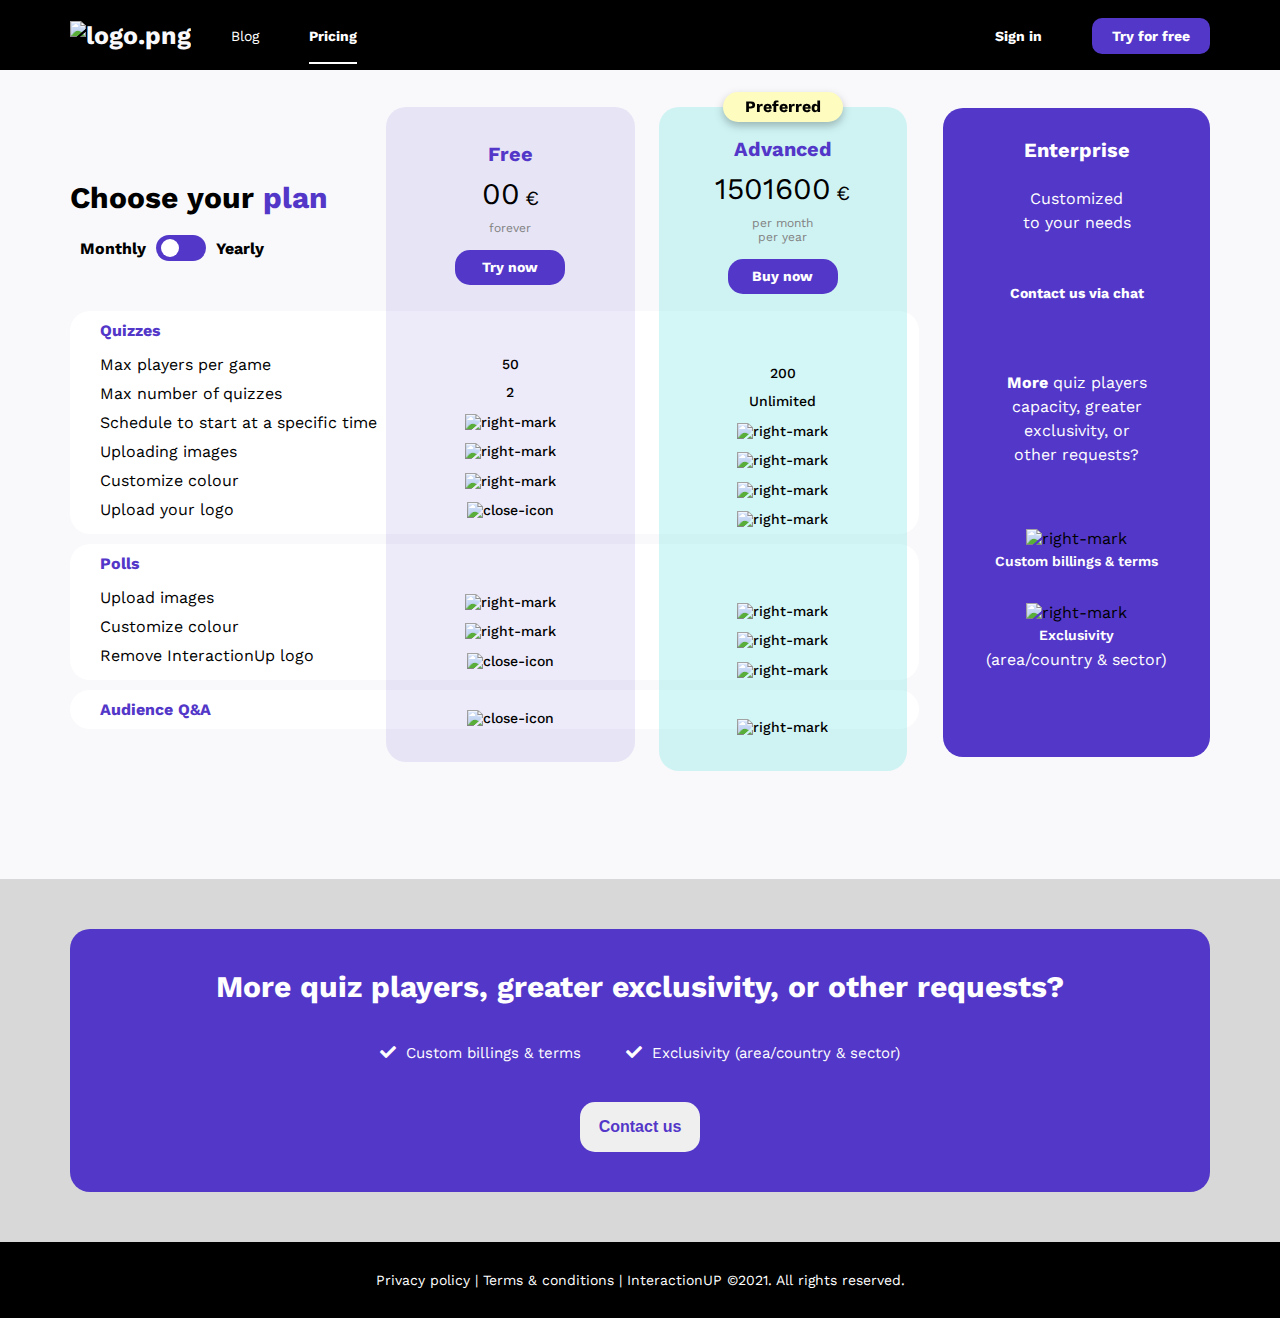
==== index.html @ 69884520 "ut" ====
<!DOCTYPE html>
<html lang="en">
  <head>
    <meta charset="UTF-8" />
    <meta http-equiv="X-UA-Compatible" content="IE=edge" />
    <meta name="viewport" content="width=device-width, initial-scale=1, shrink-to-fit=no" />

    <title>Pricing - InteractionUP</title>

    <link href="https://fonts.googleapis.com/css2?family=Work+Sans:wght@300;400;500;600;700;800&display=swap" rel="stylesheet" />
    <link rel="stylesheet" href="https://pro.fontawesome.com/releases/v5.10.0/css/all.css" />
    <link rel="stylesheet" href="main.css" />

    <link rel="shortcut icon" type="image/svg+xml" href="https://web.interactionup.com/assets/images/favicon.svg" />

    <meta name="description" content="" />
    <meta name="keywords" content="" />
    <meta name="robots" content="index,follow" />

    <script data-ad-client="ca-pub-5766449340287322" async src="https://pagead2.googlesyndication.com/pagead/js/adsbygoogle.js"></script>

    <!-- Smartsupp Live Chat script -->
    <script type="text/javascript">
      var _smartsupp = _smartsupp || {};
      _smartsupp.key = "9342233fd0c1e0e075cd5bb5fe94312e7c3632e1";
      window.smartsupp ||
        (function (d) {
          var s,
            c,
            o = (smartsupp = function () {
              o._.push(arguments);
            });
          o._ = [];
          s = d.getElementsByTagName("script")[0];
          c = d.createElement("script");
          c.type = "text/javascript";
          c.charset = "utf-8";
          c.async = true;
          c.src = "https://www.smartsuppchat.com/loader.js?";
          s.parentNode.insertBefore(c, s);
        })(document);
    </script>
  </head>
  <body>
    <section id="navbar" class="navbar sticky-top navbar-blog">
      <div class="responsive-menu">
        <ul>
          <li><a href="/blog/">Blog</a></li>
          <li><a href="/pricing/" class="active">Pricing</a></li>

          <li class="menu-list-left">
            <a href="https://www.interactionup.com/fpadmin/"> <strong>Sign in</strong></a>
          </li>
          <li class="menu-list-left pr-0"><a class="btn" href="https://www.interactionup.com/fpadmin/register">Try for free</a></li>
        </ul>
      </div>

      <div class="container toggle-nav">
        <div class="brand-logo">
          <a href="/">
            <img src="https://web.interactionup.com/assets/images/logo.png" alt="logo.png" />
          </a>
        </div>
        <div class="toggle-btn">
          <button class="toggle-navbar"><i class="fas fa-bars"></i></button>
        </div>
        <div class="nav-menu-left">
          <ul>
            <li><a href="/blog/">Blog</a></li>
            <li><a href="/pricing/" class="active">Pricing</a></li>
          </ul>
        </div>
        <div class="nav-menu-right">
          <ul>
            <li class="menu-list-right">
              <a href="https://www.interactionup.com/fpadmin/"> <strong>Sign in</strong></a>
            </li>
            <li class="menu-list-right pr-0"><a class="btn" href="https://www.interactionup.com/fpadmin/register">Try for free</a></li>
          </ul>
        </div>
        <div class="clr"></div>
      </div>
    </section>

    <!-- pricing table part html start -->
    <section id="pricing">
      <div class="container">
        <div class="row">
          <div class="col-lg-9 col-12">
            <div class="pricing-content">
              <div class="choose-plan">
                <h3>Choose your <span>plan</span></h3>
                <div class="toggle-btn">
                  <span class="monthly">Monthly</span>
                  <input type="checkbox" id="switch" onclick="check()" ; /><label for="switch">Toggle</label>
                  <span class="yearly">Yearly</span>
                </div>
              </div>
              <div class="pricing-item d-none">
                <h5>Quizzes</h5>
                <ul>
                  <li>Max players per game</li>
                  <li>Max number of quizzes</li>
                  <li>Schedule to start at a specific time</li>
                  <li>Uploading images</li>
                  <li>Customize colour</li>
                  <li>Upload your logo</li>
                </ul>
              </div>
              <div class="pricing-item d-none">
                <h5>Polls</h5>
                <ul>
                  <li>Upload images</li>
                  <li>Customize colour</li>
                  <li>Remove InteractionUp logo</li>
                </ul>
              </div>
              <div class="pricing-item d-none">
                <h5>Audience Q&A</h5>
              </div>
              <div class="price-table d-none">
                <div class="row m-auto justify-content-end">
                  <div class="col-lg-5">
                    <div class="price-table-plan">
                      <div class="plan-table-header">
                        <div class="plan-table-header-text">
                          <h4 class="pt-2">Free</h4>
                          <h5><label class="monthly_price">0</label><label class="yearly_price">0</label><sub>€</sub></h5>
                          <p>forever</p>
                        </div>
                        <div class="price-btn">
                          <a href="https://www.interactionup.com/fpadmin/register" class="btn">Try now</a>
                        </div>
                      </div>
                      <ul>
                        <li>50</li>
                        <li>2</li>
                        <li>
                          <img class="purple-right-mark" src="https://web.interactionup.com/assets/images/right-mark.svg" alt="right-mark" />
                          <img class="white-right-mark" src="https://web.interactionup.com/assets/images/right-mark-white.svg" alt="right-mark" />
                        </li>
                        <li>
                          <img class="purple-right-mark" src="https://web.interactionup.com/assets/images/right-mark.svg" alt="right-mark" />
                          <img class="white-right-mark" src="https://web.interactionup.com/assets/images/right-mark-white.svg" alt="right-mark" />
                        </li>
                        <li>
                          <img class="purple-right-mark" src="https://web.interactionup.com/assets/images/right-mark.svg" alt="right-mark" />
                          <img class="white-right-mark" src="https://web.interactionup.com/assets/images/right-mark-white.svg" alt="right-mark" />
                        </li>
                        <li><img class="close-icon" src="https://web.interactionup.com/assets/images/close-icon.svg" alt="close-icon" /></li>
                      </ul>
                      <ul class="mb-23px">
                        <li>
                          <img class="purple-right-mark" src="https://web.interactionup.com/assets/images/right-mark.svg" alt="right-mark" />
                          <img class="white-right-mark" src="https://web.interactionup.com/assets/images/right-mark-white.svg" alt="right-mark" />
                        </li>
                        <li>
                          <img class="purple-right-mark" src="https://web.interactionup.com/assets/images/right-mark.svg" alt="right-mark" />
                          <img class="white-right-mark" src="https://web.interactionup.com/assets/images/right-mark-white.svg" alt="right-mark" />
                        </li>
                        <li><img class="close-icon" src="https://web.interactionup.com/assets/images/close-icon.svg" alt="close-icon" /></li>
                      </ul>
                      <ul class="mb-0">
                        <li><img class="close-icon" src="https://web.interactionup.com/assets/images/close-icon.svg" alt="close-icon" /></li>
                      </ul>
                    </div>
                  </div>
                  <div class="col-lg-5">
                    <div class="price-table-plan preferred-active">
                      <div class="preferred">Preferred</div>
                      <div class="plan-table-header">
                        <div class="plan-table-header-text">
                          <h4>Advanced</h4>
                          <h5><label class="monthly_price">150</label><label class="yearly_price">1600</label><sub>€</sub></h5>
                          <p class="perMonth">per month</p>
                          <p class="perYear">per year</p>
                        </div>
                        <div class="price-btn">
                          <a href="https://www.interactionup.com/fpadmin/login/licensing?period=0&license=2" class="btn">Buy now</a>
                        </div>
                      </div>
                      <ul>
                        <li>200</li>
                        <li>Unlimited</li>
                        <li>
                          <img class="purple-right-mark" src="https://web.interactionup.com/assets/images/right-mark.svg" alt="right-mark" />
                          <img class="white-right-mark" src="https://web.interactionup.com/assets/images/right-mark-white.svg" alt="right-mark" />
                        </li>
                        <li>
                          <img class="purple-right-mark" src="https://web.interactionup.com/assets/images/right-mark.svg" alt="right-mark" />
                          <img class="white-right-mark" src="https://web.interactionup.com/assets/images/right-mark-white.svg" alt="right-mark" />
                        </li>
                        <li>
                          <img class="purple-right-mark" src="https://web.interactionup.com/assets/images/right-mark.svg" alt="right-mark" />
                          <img class="white-right-mark" src="https://web.interactionup.com/assets/images/right-mark-white.svg" alt="right-mark" />
                        </li>
                        <li>
                          <img class="purple-right-mark" src="https://web.interactionup.com/assets/images/right-mark.svg" alt="right-mark" />
                          <img class="white-right-mark" src="https://web.interactionup.com/assets/images/right-mark-white.svg" alt="right-mark" />
                        </li>
                      </ul>
                      <ul class="mb-23px">
                        <li>
                          <img class="purple-right-mark" src="https://web.interactionup.com/assets/images/right-mark.svg" alt="right-mark" />
                          <img class="white-right-mark" src="https://web.interactionup.com/assets/images/right-mark-white.svg" alt="right-mark" />
                        </li>
                        <li>
                          <img class="purple-right-mark" src="https://web.interactionup.com/assets/images/right-mark.svg" alt="right-mark" />
                          <img class="white-right-mark" src="https://web.interactionup.com/assets/images/right-mark-white.svg" alt="right-mark" />
                        </li>
                        <li>
                          <img class="purple-right-mark" src="https://web.interactionup.com/assets/images/right-mark.svg" alt="right-mark" />
                          <img class="white-right-mark" src="https://web.interactionup.com/assets/images/right-mark-white.svg" alt="right-mark" />
                        </li>
                      </ul>
                      <ul class="mb-0">
                        <li>
                          <img class="purple-right-mark" src="https://web.interactionup.com/assets/images/right-mark.svg" alt="right-mark" />
                          <img class="white-right-mark" src="https://web.interactionup.com/assets/images/right-mark-white.svg" alt="right-mark" />
                        </li>
                      </ul>
                    </div>
                  </div>
                </div>
              </div>
              <div class="price-table desktop-none mobile-block">
                <div class="price-table-plan">
                  <div class="plan-table-header">
                    <div class="plan-table-header-text">
                      <h4>Free</h4>
                      <h5><label class="monthly_price">0</label><label class="yearly_price">0</label> <sub>€</sub> <span>/ forever</span></h5>
                    </div>
                    <div class="price-btn">
                      <a href="https://www.interactionup.com/fpadmin/register" class="btn">Try now</a>
                    </div>
                  </div>
                  <ul>
                    <h6>Quizzes</h6>
                    <li><img class="purple-right-mark" src="https://web.interactionup.com/assets/images/right-mark.svg" alt="right-mark" /> <img class="white-right-mark" src="https://web.interactionup.com/assets/images/right-mark-white.svg" alt="right-mark" /> <span>Max 50 players per game</span></li>
                    <li><img class="purple-right-mark" src="https://web.interactionup.com/assets/images/right-mark.svg" alt="right-mark" /> <img class="white-right-mark" src="https://web.interactionup.com/assets/images/right-mark-white.svg" alt="right-mark" /> <span>Max 2 number of quizzes</span></li>
                    <li><img class="purple-right-mark" src="https://web.interactionup.com/assets/images/right-mark.svg" alt="right-mark" /> <img class="white-right-mark" src="https://web.interactionup.com/assets/images/right-mark-white.svg" alt="right-mark" /> <span>Schedule to start at a specific time</span></li>
                    <li><img class="purple-right-mark" src="https://web.interactionup.com/assets/images/right-mark.svg" alt="right-mark" /> <img class="white-right-mark" src="https://web.interactionup.com/assets/images/right-mark-white.svg" alt="right-mark" /> <span>Upload images</span></li>
                    <li><img class="purple-right-mark" src="https://web.interactionup.com/assets/images/right-mark.svg" alt="right-mark" /> <img class="white-right-mark" src="https://web.interactionup.com/assets/images/right-mark-white.svg" alt="right-mark" /> <span>Customize colour</span></li>
                    <li class="off-services"><img class="close-icon" src="https://web.interactionup.com/assets/images/close-icon.svg" alt="close-icon" /> <span>Upload your logo</span></li>
                  </ul>
                  <ul>
                    <h6>Polls</h6>
                    <li><img class="purple-right-mark" src="https://web.interactionup.com/assets/images/right-mark.svg" alt="right-mark" /> <img class="white-right-mark" src="https://web.interactionup.com/assets/images/right-mark-white.svg" alt="right-mark" /> <span>Upload images </span></li>
                    <li><img class="purple-right-mark" src="https://web.interactionup.com/assets/images/right-mark.svg" alt="right-mark" /> <img class="white-right-mark" src="https://web.interactionup.com/assets/images/right-mark-white.svg" alt="right-mark" /> <span>Customize colour </span></li>
                    <li class="off-services"><img class="close-icon" src="https://web.interactionup.com/assets/images/close-icon.svg" alt="close-icon" /> <span>Remove InteractionUp logo </span></li>
                  </ul>
                </div>
                <div class="price-table-plan preferred-active">
                  <div class="preferred">Preferred</div>
                  <div class="plan-table-header">
                    <div class="plan-table-header-text">
                      <h4>Advanced</h4>
                      <h5><label class="monthly_price">150</label><label class="yearly_price">1600</label><sub>€</sub> <span class="perMonth">/ monthly</span><span class="perYear">/ yearly</span></h5>
                    </div>
                    <div class="price-btn">
                      <a href="https://www.interactionup.com/fpadmin/login/licensing?period=0&license=2" class="btn">Buy now</a>
                    </div>
                  </div>
                  <ul>
                    <h6>Quizzes</h6>
                    <li><img class="purple-right-mark" src="https://web.interactionup.com/assets/images/right-mark.svg" alt="right-mark" /> <img class="white-right-mark" src="https://web.interactionup.com/assets/images/right-mark-white.svg" alt="right-mark" /> <span>Max 200 players per game</span></li>
                    <li><img class="purple-right-mark" src="https://web.interactionup.com/assets/images/right-mark.svg" alt="right-mark" /> <img class="white-right-mark" src="https://web.interactionup.com/assets/images/right-mark-white.svg" alt="right-mark" /> <span>Unlimited number of quizzes</span></li>
                    <li><img class="purple-right-mark" src="https://web.interactionup.com/assets/images/right-mark.svg" alt="right-mark" /> <img class="white-right-mark" src="https://web.interactionup.com/assets/images/right-mark-white.svg" alt="right-mark" /> <span>Schedule to start at a specific time</span></li>
                    <li><img class="purple-right-mark" src="https://web.interactionup.com/assets/images/right-mark.svg" alt="right-mark" /> <img class="white-right-mark" src="https://web.interactionup.com/assets/images/right-mark-white.svg" alt="right-mark" /> <span>Uploading images</span></li>
                    <li><img class="purple-right-mark" src="https://web.interactionup.com/assets/images/right-mark.svg" alt="right-mark" /> <img class="white-right-mark" src="https://web.interactionup.com/assets/images/right-mark-white.svg" alt="right-mark" /> <span>Customize colour</span></li>
                    <li><img class="purple-right-mark" src="https://web.interactionup.com/assets/images/right-mark.svg" alt="right-mark" /> <img class="white-right-mark" src="https://web.interactionup.com/assets/images/right-mark-white.svg" alt="right-mark" /> <span>Upload your logo</span></li>
                  </ul>
                  <ul>
                    <h6>Polls</h6>
                    <li><img class="purple-right-mark" src="https://web.interactionup.com/assets/images/right-mark.svg" alt="right-mark" /> <img class="white-right-mark" src="https://web.interactionup.com/assets/images/right-mark-white.svg" alt="right-mark" /> <span>Upload images</span></li>
                    <li><img class="purple-right-mark" src="https://web.interactionup.com/assets/images/right-mark.svg" alt="right-mark" /> <img class="white-right-mark" src="https://web.interactionup.com/assets/images/right-mark-white.svg" alt="right-mark" /> <span>Customize colour</span></li>
                    <li><img class="purple-right-mark" src="https://web.interactionup.com/assets/images/right-mark.svg" alt="right-mark" /> <img class="white-right-mark" src="https://web.interactionup.com/assets/images/right-mark-white.svg" alt="right-mark" /> <span>Remove InteractionUp logo</span></li>
                  </ul>
                </div>
                <div class="enterprise">
                  <div class="plan-table-header-text">
                    <h4>Enterprise</h4>
                  </div>
                  <div class="customize-text">
                    Customized <br />
                    to your needs
                  </div>
                  <h4>Contact us via chat</h4>
                  <div class="quize">
                    <p>
                      <b>More</b> quiz players <br />
                      capacity, greater <br />
                      exclusivity, or <br />
                      other requests?
                    </p>
                  </div>
                  <div class="custom-billing mb-40px">
                    <img class="white-right-mark" src="https://web.interactionup.com/assets/images/right-mark-white.svg" alt="right-mark" />
                    <h5>Custom billings & terms</h5>
                  </div>
                  <div class="custom-billing">
                    <img class="white-right-mark" src="https://web.interactionup.com/assets/images/right-mark-white.svg" alt="right-mark" />
                    <h5>Exclusivity</h5>
                    <p>(area/country & sector)</p>
                  </div>
                </div>
              </div>
            </div>
          </div>
          <div class="col-lg-3 d-none">
            <div class="enterprise">
              <div class="plan-table-header-text">
                <h4>Enterprise</h4>
              </div>
              <div class="customize-text">
                Customized <br />
                to your needs
              </div>
              <h4>Contact us via chat</h4>
              <div class="quize">
                <p>
                  <b>More</b> quiz players <br />
                  capacity, greater <br />
                  exclusivity, or <br />
                  other requests?
                </p>
              </div>
              <div class="custom-billing mb-40px">
                <img class="white-right-mark" src="https://web.interactionup.com/assets/images/right-mark-white.svg" alt="right-mark" />
                <h5>Custom billings & terms</h5>
              </div>
              <div class="custom-billing">
                <img class="white-right-mark" src="https://web.interactionup.com/assets/images/right-mark-white.svg" alt="right-mark" />
                <h5>Exclusivity</h5>
                <p>(area/country & sector)</p>
              </div>
            </div>
          </div>
        </div>
      </div>
    </section>
    <!-- pricing table part html end -->

    <!-- contact us part html start -->
    <section id="contact">
      <div class="container">
        <div class="row">
          <div class="col-lg-12 col-md-12 col-12">
            <div class="contact-text">
              <h3>More quiz players, greater exclusivity, or other requests?</h3>
              <ul>
                <li><i class="fas fa-check"></i> Custom billings & terms</li>
                <li><i class="fas fa-check"></i> Exclusivity (area/country & sector)</li>
              </ul>
              <button class="btn">Contact us</button>
            </div>
          </div>
        </div>
      </div>
    </section>
    <!-- contact us part html end -->

    <footer id="footer">
      <div class="container">
        <div class="row">
          <div class="col-lg-12">
            <p><a href="/privacy-policy">Privacy policy</a> | <a href="/terms-and-conditions">Terms & conditions</a> | <a href="/">InteractionUP</a> ©2021. All rights reserved.</p>
          </div>
        </div>
      </div>
    </footer>

    <script type="text/javascript" src="https://cdnjs.cloudflare.com/ajax/libs/jquery/3.3.1/jquery.min.js"></script>
    <script type="text/javascript" src="https://cdnjs.cloudflare.com/ajax/libs/typed.js/1.1.1/typed.min.js"></script>
    <script type="text/javascript" src="https://web.interactionup.com/assets/js/custom.js"></script>
    <script type="text/javascript">
      var infolinks_pid = 3343555;
      var infolinks_wsid = 0;
    </script>
    <script type="text/javascript" src="https://resources.infolinks.com/js/infolinks_main.js"></script>
  </body>
</html>
---- main.css ----
/*=====================
    common scss
======================*/
* {
  margin: 0;
  padding: 0;
  outline: 0;
}

ol,
ul {
  list-style: none;
}

img {
  max-width: 100%;
  height: auto;
  vertical-align: middle;
}

.clr {
  clear: both;
}

p {
  margin: 0;
}

.fw-bold {
  font-weight: 700 !important;
}

.clr {
  clear: both;
}

a,
a:hover,
a:focus {
  text-decoration: none;
  outline: 0;
}

body {
  font-family: "Work Sans", sans-serif;
}

section {
  width: 100% !important;
}

.justify-content-end {
  -webkit-box-pack: end;
      -ms-flex-pack: end;
          justify-content: end;
}

.container {
  height: 100%;
  width: 1320px;
  margin-right: auto;
  margin-left: auto;
}

.desktop-none {
  display: none;
}

#navbar {
  top: 0;
  z-index: 9;
  width: 100%;
  height: 70px;
  position: fixed;
  -webkit-transition: all linear 0.2s;
  transition: all linear 0.2s;
}

#navbar.navbg {
  background: #000000;
}

#navbar.nav-price {
  background: #000000;
}

#navbar .responsive-menu {
  display: none;
}

#navbar .container .brand-logo {
  padding-right: 15px;
  float: left;
  height: 100%;
  display: -webkit-box;
  display: -ms-flexbox;
  display: flex;
  font-size: 25px;
  font-weight: 700;
}

#navbar .container .brand-logo a {
  color: #f9f9fb;
  display: -webkit-box;
  display: -ms-flexbox;
  display: flex;
  -webkit-box-align: center;
      -ms-flex-align: center;
          align-items: center;
  -webkit-box-pack: center;
      -ms-flex-pack: center;
          justify-content: center;
}

#navbar .container .nav-menu-left,
#navbar .container .nav-menu-right {
  height: 100%;
  display: -webkit-box;
  display: -ms-flexbox;
  display: flex;
}

#navbar .container .nav-menu-left ul,
#navbar .container .nav-menu-right ul {
  display: -webkit-box;
  display: -ms-flexbox;
  display: flex;
  -webkit-box-align: center;
      -ms-flex-align: center;
          align-items: center;
  -webkit-box-pack: center;
      -ms-flex-pack: center;
          justify-content: center;
}

#navbar .container .nav-menu-left ul li,
#navbar .container .nav-menu-right ul li {
  padding: 8px 25px;
}

#navbar .container .nav-menu-left ul li a,
#navbar .container .nav-menu-right ul li a {
  font-size: 1em;
  color: #fff;
  font-weight: 400;
}

#navbar .container .nav-menu-left ul li a.btn,
#navbar .container .nav-menu-right ul li a.btn {
  font-weight: 700;
  padding: 10px 20px;
  border-radius: 10px;
  background-color: #5337c8;
}

#navbar .container .nav-menu-left ul li a.active,
#navbar .container .nav-menu-right ul li a.active {
  position: relative;
  font-weight: 700;
}

#navbar .container .nav-menu-left ul li a.active:after,
#navbar .container .nav-menu-right ul li a.active:after {
  left: 0;
  content: "";
  height: 2px;
  width: 100%;
  bottom: -20px;
  position: absolute;
  background: #ffffff;
}

#navbar .container .nav-menu-left ul .menu-list-left,
#navbar .container .nav-menu-right ul .menu-list-left {
  display: none;
}

#navbar .container .nav-menu-left ul .menu-list-right,
#navbar .container .nav-menu-right ul .menu-list-right {
  display: block;
}

#navbar .container .nav-menu-left {
  float: left;
}

#navbar .container .nav-menu-right {
  float: right;
}

#navbar .container .toggle-btn {
  display: none;
}

#banner {
  position: relative;
  padding-top: 180px;
  padding-bottom: 100px;
  background-size: cover;
  background-position: center;
  background-repeat: no-repeat;
  background-image: url(../images/banner.jpg);
}

#banner .container .banner-content {
  margin: 0 auto;
  text-align: center;
  position: relative;
}

#banner .container .banner-content h4 {
  color: #ffffff;
  font-weight: 300;
  font-size: 55px;
  padding-bottom: 20px;
  padding-bottom: 160px;
}

#banner .container .banner-content h2 {
  top: 22%;
  left: 50%;
  width: 100%;
  color: #ffffff;
  font-weight: 700;
  font-size: 55px;
  line-height: 1.5;
  position: absolute;
  -webkit-transform: translateX(-50%);
          transform: translateX(-50%);
}

#banner .container .banner-content .banner-btn {
  margin-top: 130px;
  border: 0;
  height: 50px;
  width: 200px;
  cursor: pointer;
  font-weight: 700;
  color: #ffffff;
  font-size: 1.25em;
  line-height: 50px;
  border-radius: 20px;
  background-color: #5337c8;
  /*padding: 15px 40px;*/
  display: inline-block;
}

#banner .container .banner-items {
  display: -webkit-box;
  display: -ms-flexbox;
  display: flex;
  text-align: center;
  padding-top: 180px;
}

#banner .container .banner-items .banner-item {
  width: 200px;
  height: 200px;
  display: -webkit-box;
  display: -ms-flexbox;
  display: flex;
  color: #ffffff;
  border-radius: 50%;
  -webkit-box-align: center;
      -ms-flex-align: center;
          align-items: center;
  -webkit-box-pack: center;
      -ms-flex-pack: center;
          justify-content: center;
  background-color: #5337c8;
}

#banner .container .banner-items .banner-item .banner-item-text i {
  font-size: 45px;
  margin-bottom: 15px;
}

#banner .container .banner-items .banner-item .banner-item-text h3 {
  font-size: 2.25em;
  margin-bottom: 15px;
}

#banner .container .banner-items .banner-item .banner-item-text p {
  font-size: 1em;
}

#quiz-poll.quiz-part {
  padding-top: 100px;
}

#quiz-poll.poll-part {
  padding-bottom: 100px;
}

#quiz-poll .quiz-header {
  display: none;
}

#quiz-poll .container .quiz,
#quiz-poll .container .poll {
  display: -webkit-box;
  display: -ms-flexbox;
  display: flex;
  -webkit-box-align: center;
      -ms-flex-align: center;
          align-items: center;
}

#quiz-poll .container .quiz .quiz-text h3,
#quiz-poll .container .poll .quiz-text h3 {
  color: #000000;
  font-size: 60px;
  margin-bottom: 25px;
}

#quiz-poll .container .quiz .quiz-text h3 span,
#quiz-poll .container .poll .quiz-text h3 span {
  color: #5337c8;
}

#quiz-poll .container .quiz .quiz-text .quiz-features,
#quiz-poll .container .poll .quiz-text .quiz-features {
  padding: 15px;
  background-color: #f9f9fb;
}

#quiz-poll .container .quiz .quiz-text .quiz-features h4,
#quiz-poll .container .poll .quiz-text .quiz-features h4 {
  color: #5337c8;
  font-size: 23px;
  margin-bottom: 15px;
}

#quiz-poll .container .quiz .quiz-text .quiz-features ul li,
#quiz-poll .container .poll .quiz-text .quiz-features ul li {
  padding: 5px 0;
}

#quiz-poll .container .quiz .quiz-text .quiz-features ul li i,
#quiz-poll .container .poll .quiz-text .quiz-features ul li i {
  font-size: 14px;
  padding-right: 10px;
}

#quiz-poll .container .quiz .quiz-video .embed-responsive,
#quiz-poll .container .quiz .poll-video .embed-responsive,
#quiz-poll .container .poll .quiz-video .embed-responsive,
#quiz-poll .container .poll .poll-video .embed-responsive {
  outline: 3px solid #5337c8;
  border-radius: 30px;
  overflow: hidden;
  display: -webkit-box;
  display: -ms-flexbox;
  display: flex;
}

#quiz-poll .container .quiz-video img {
  width: 100%;
  height: auto;
}

#quiz-poll .container .poll {
  padding-top: 100px;
  text-align: right;
}

#features {
  padding: 60px 0;
  background-color: #f9f9fb;
}

#features .lg-between {
  -webkit-box-pack: justify;
      -ms-flex-pack: justify;
          justify-content: space-between;
}

#features .container .features-header h3 {
  text-align: center;
  font-size: 60px;
  font-weight: 700;
  margin-bottom: 50px;
}

#features .container .features-header h3 span {
  color: #5337c8;
}

#features .container .features-content {
  display: -webkit-box;
  display: -ms-flexbox;
  display: flex;
}

#features .features-items {
  display: -webkit-box;
  display: -ms-flexbox;
  display: flex;
  -webkit-box-align: center;
      -ms-flex-align: center;
          align-items: center;
  margin-bottom: 30px;
}

#features .features-items .features-icon {
  -webkit-box-flex: 0;
      -ms-flex-positive: 0;
          flex-grow: 0;
  width: 115px;
  height: 115px;
  display: -webkit-box;
  display: -ms-flexbox;
  display: flex;
  -ms-flex-negative: 0;
      flex-shrink: 0;
  border-radius: 50%;
  -webkit-box-align: center;
      -ms-flex-align: center;
          align-items: center;
  -webkit-box-pack: center;
      -ms-flex-pack: center;
          justify-content: center;
  background-color: #ffffff;
}

#features .features-items .features-icon img {
  width: 40%;
}

#features .features-items .features-text {
  padding-left: 50px;
}

#features .features-items .features-text h3 {
  color: #5337c8;
  font-size: 18px;
  margin-bottom: 15px;
}

#features .features-items .features-text p {
  color: #000;
  font-size: 15px;
  line-height: 1.3;
  font-weight: 400;
}

#webs-tabs {
  padding: 50px 0;
}

#webs-tabs .m-webs-header {
  display: none;
}

#webs-tabs .container {
  position: relative;
}

#webs-tabs .container .d-webs-header {
  display: block;
}

#webs-tabs .container .webs-header {
  padding-top: 80px;
}

#webs-tabs .container .webs-header h3 {
  font-size: 60px;
  font-weight: 700;
  padding-bottom: 100px;
}

#webs-tabs .container .webs-header h3 span {
  color: #5337c8;
}

#webs-tabs .container .tabs-nav {
  padding-top: 30px;
}

#webs-tabs .container .tabs-nav li {
  color: #ffffff;
  margin-right: 5px;
  -webkit-box-align: center;
      -ms-flex-align: center;
          align-items: center;
  border-radius: 20px;
  margin-bottom: 15px;
  display: inline-block;
  background: #5337c8;
  -webkit-box-pack: center;
      -ms-flex-pack: center;
          justify-content: center;
  border-color: solid 1px #5337c8;
}

#webs-tabs .container .tabs-nav li a {
  color: #fff;
  width: 220px;
  display: block;
  padding: 14px 0;
  font-size: 18px;
  font-weight: 700;
  line-height: 1.3;
  text-align: center;
  border-radius: 20px;
}

#webs-tabs .container .tabs-nav li a span {
  font-weight: 400;
  color: white;
}

#webs-tabs .container .tabs-nav li.active {
  color: #5337c8;
  background: #fff;
  border-radius: 20px;
  border: 1px solid #5337c8;
}

#webs-tabs .container .tabs-nav li.active a {
  color: inherit;
}

#webs-tabs .container .tabs-nav li.active a span {
  color: #000;
}

#webs-tabs .container .tabs-content {
  margin-top: -1px;
  text-align: center;
  background: #fff;
  padding: 30px 50px;
  border-radius: 20px;
  border: 1px solid #5337c8;
}

#webs-tabs .container .tabs-content div:not(:first-child) {
  display: none;
}

#webs-tabs .container .tabs-content .tabs-text {
  left: 0;
  top: 41%;
  position: absolute;
}

#webs-tabs .container .tabs-content h3 {
  font-size: 16px;
  font-weight: 400;
  margin-bottom: 15px;
  color: #000000;
}

#webs-tabs .container .tabs-content img {
  width: 100%;
  height: auto;
  margin-bottom: 50px;
}

#try-btn {
  padding: 100px 0;
  background-color: #f9f9fb;
}

#try-btn .container .try-btn-content {
  text-align: center;
}

#try-btn .container .try-btn-content h3 {
  font-size: 60px;
  font-weight: 700;
  margin-bottom: 60px;
}

#try-btn .container .try-btn-content h3 span {
  color: #5337c8;
}

#try-btn .container .try-btn-content .btn {
  border: 0;
  color: #fff;
  width: 200px;
  height: 50px;
  font-size: 20px;
  cursor: pointer;
  font-weight: 700;
  border-radius: 20px;
  background-color: #5337c8;
  padding: 15px 40px;
}

#try-btn .container .try-btn-content ul {
  padding-top: 50px;
}

#try-btn .container .try-btn-content ul li {
  display: inline-block;
  margin: 0 25px;
}

#try-btn .container .try-btn-content ul li i {
  font-size: 15px;
}

#footer {
  color: #ffffff;
  font-size: 15px;
  font-weight: 400;
  padding: 50px 0;
  text-align: center;
  background-color: #000;
}

#footer a {
  color: #ffffff;
}

.navbar-blog {
  background: #000000;
}

#handle-business {
  padding-top: 140px;
}

#handle-business .container .align-items-center {
  -webkit-box-align: center;
      -ms-flex-align: center;
          align-items: center;
}

#handle-business .container .handle-business-img {
  position: relative;
}

#handle-business .container .handle-business-img .name-tag-case {
  left: 0;
  bottom: 28px;
  position: absolute;
}

#handle-business .container .handle-business-img .name-tag-case span {
  padding: 4px 40px 4px 5px;
  color: #ffffff;
  font-size: 16px;
  font-weight: 400;
  background: #5337c8;
}

#handle-business .container .handle-business-img img {
  border-radius: 20px;
}

#handle-business .container .handle-business-content {
  padding: 15px;
  border-radius: 20px;
  background: #f9f9fb;
}

#handle-business .container .handle-business-content .handle-business-text {
  padding-left: 50px;
}

#handle-business .container .handle-business-content .handle-business-text h3 {
  color: #000000;
  font-size: 48px;
  font-weight: 700;
  margin-bottom: 25px;
}

#handle-business .container .handle-business-content .handle-business-text p {
  color: #000000;
  font-size: 18px;
  font-weight: 400;
  margin-bottom: 50px;
}

#handle-business .container .handle-business-content .handle-business-text a {
  display: -webkit-box;
  display: -ms-flexbox;
  display: flex;
  color: #5337c8;
  font-size: 18px;
  font-weight: 500;
  -webkit-box-align: center;
      -ms-flex-align: center;
          align-items: center;
}

#handle-business .container .handle-business-content .handle-business-text a i {
  padding-top: 4px;
  margin-left: 5px;
}

#blog-items {
  padding-top: 80px;
  padding-bottom: 250px;
}

#blog-items .container .blog-item {
  margin-bottom: 25px;
  padding-left: 16px;
  padding-right: 16px;
  padding-top: 16px;
  padding-bottom: 50px;
  background: #f9f9fb;
  border-radius: 20px;
  min-height: 480px;
}

#blog-items .container .blog-item .items-img {
  position: relative;
}

#blog-items .container .blog-item .items-img img {
  width: 100%;
  border-radius: 20px;
}

#blog-items .container .blog-item .items-img .name-tag-news,
#blog-items .container .blog-item .items-img .name-tag-case,
#blog-items .container .blog-item .items-img .name-tag-product {
  left: 0;
  bottom: 28px;
  position: absolute;
}

#blog-items .container .blog-item .items-img .name-tag-news span,
#blog-items .container .blog-item .items-img .name-tag-case span,
#blog-items .container .blog-item .items-img .name-tag-product span {
  font-size: 16px;
  font-weight: 400;
  text-transform: uppercase;
  padding: 4px 40px 4px 5px;
}

#blog-items .container .blog-item .items-img .name-tag-news span {
  color: #000000;
  background: #fefcbf;
}

#blog-items .container .blog-item .items-img .name-tag-case span {
  color: #ffffff;
  background: #5337c8;
}

#blog-items .container .blog-item .items-img .name-tag-product span {
  color: #000000;
  background: #81e9e6;
}

#blog-items .container .blog-item h4 {
  color: #000000;
  font-size: 24px;
  font-weight: 700;
  margin-top: 30px;
  line-height: 31px;
  margin-bottom: 8px;
}

#blog-items .container .blog-item p {
  color: #000000;
  font-size: 15px;
  font-weight: 400;
  line-height: 24px;
  margin-bottom: 15px;
}

#blog-items .container .blog-item a {
  display: -webkit-box;
  display: -ms-flexbox;
  display: flex;
  color: #5337c8;
  font-size: 16px;
  font-weight: 500;
  -webkit-box-align: center;
      -ms-flex-align: center;
          align-items: center;
}

#blog-items .container .blog-item a i {
  font-size: 15px;
  padding-top: 2px;
  margin-left: 5px;
}

#blog-items .container .blog-item .intro-text {
  max-height: 100px;
  overflow: hidden;
  text-overflow: ellipsis;
}

#blog-items .container .loading-btn {
  padding-top: 60px;
  text-align: center;
}

#blog-items .container .loading-btn a {
  color: #ffffff;
  font-size: 16px;
  font-weight: 700;
  padding: 16px 48px;
  border-radius: 30px;
  background-color: #5337c8;
}

#pricing {
  padding-top: 180px;
  padding-bottom: 50px;
  background: #f9f9fb;
}

#pricing .pricing-content {
  position: relative;
}

#pricing .pricing-content .choose-plan {
  margin-bottom: 50px;
}

#pricing .pricing-content .choose-plan h3 {
  font-size: 30px;
  font-weight: 700;
  margin-bottom: 20px;
}

#pricing .pricing-content .choose-plan h3 span {
  color: #5337c8;
}

#pricing .pricing-content .choose-plan .toggle-btn {
  display: -webkit-box;
  display: -ms-flexbox;
  display: flex;
  -webkit-box-align: center;
      -ms-flex-align: center;
          align-items: center;
}

#pricing .pricing-content .choose-plan .toggle-btn span {
  margin: 0 10px;
  font-weight: 700;
}

#pricing .pricing-content .choose-plan .toggle-btn input[type="checkbox"] {
  height: 0;
  width: 0;
  visibility: hidden;
}

#pricing .pricing-content .choose-plan .toggle-btn label {
  cursor: pointer;
  text-indent: -9999px;
  width: 50px;
  height: 26px;
  background: #5337c8;
  display: block;
  border-radius: 100px;
  position: relative;
}

#pricing .pricing-content .choose-plan .toggle-btn label::after {
  content: "";
  position: absolute;
  top: 4px;
  left: 5px;
  width: 18px;
  height: 18px;
  background: #ffffff;
  border-radius: 90px;
  -webkit-transition: 0.3s;
  transition: 0.3s;
}

#pricing .pricing-content .choose-plan .toggle-btn input:checked + label {
  background: #5337c8;
}

#pricing .pricing-content .choose-plan .toggle-btn input:checked + label:after {
  left: calc(100% - 5px);
  -webkit-transform: translateX(-100%);
          transform: translateX(-100%);
}

#pricing .pricing-content .choose-plan .toggle-btn label:active:after {
  width: 30px;
}

#pricing .pricing-content .pricing-item {
  background: #ffffff;
  padding: 10px 30px;
  margin-bottom: 10px;
  border-radius: 20px;
}

#pricing .pricing-content .pricing-item h5 {
  font-size: 16px;
  font-weight: 700;
  color: #5337c8;
}

#pricing .pricing-content .pricing-item ul {
  margin-top: 10px;
}

#pricing .pricing-content .pricing-item ul li {
  padding: 5px 0;
}

#pricing .pricing-content .price-table {
  top: -73px;
  right: 0;
  width: 80%;
  position: absolute;
}

#pricing .pricing-content .price-table .price-table-plan {
  padding: 30px 0;
  text-align: center;
  position: relative;
  border-radius: 20px;
  background: rgba(83, 55, 200, 0.1);
}

#pricing .pricing-content .price-table .price-table-plan .preferred {
  top: -15px;
  left: 50%;
  width: 120px;
  height: 30px;
  font-size: 16px;
  font-weight: 700;
  line-height: 30px;
  position: absolute;
  border-radius: 20px;
  background-color: #fefcbf;
  -webkit-transform: translateX(-50%);
          transform: translateX(-50%);
  -webkit-filter: drop-shadow(0px 4px 4px rgba(0, 0, 0, 0.25));
          filter: drop-shadow(0px 4px 4px rgba(0, 0, 0, 0.25));
}

#pricing .pricing-content .price-table .price-table-plan .plan-table-header .plan-table-header-text h4 {
  color: #5337c8;
  font-size: 20px;
  font-weight: 700;
}

#pricing .pricing-content .price-table .price-table-plan .plan-table-header .plan-table-header-text h5 {
  font-size: 30px;
  font-weight: 400;
  color: #000000;
  padding: 10px 0;
}

#pricing .pricing-content .price-table .price-table-plan .plan-table-header .plan-table-header-text h5 sub {
  font-size: 20px;
  margin-left: 5px;
  vertical-align: -1px;
}

#pricing .pricing-content .price-table .price-table-plan .plan-table-header .plan-table-header-text p {
  color: #818181;
  font-size: 12px;
}

#pricing .pricing-content .price-table .price-table-plan .plan-table-header .price-btn {
  margin-top: 15px;
  margin-bottom: 60px;
}

#pricing .pricing-content .price-table .price-table-plan .plan-table-header .price-btn .btn {
  display: inline-block;
  border: none;
  height: 35px;
  width: 110px;
  border-radius: 15px;
  font-size: 14px;
  color: #ffffff;
  font-weight: 700;
  background: #5337c8;
  line-height: 35px;
}

#pricing .pricing-content .price-table .price-table-plan ul {
  margin-bottom: 57px;
}

#pricing .pricing-content .price-table .price-table-plan ul li {
  padding: 7px 0;
  font-size: 14px;
  font-weight: 500;
}

#pricing .pricing-content .price-table .price-table-plan ul li .purple-right-mark {
  display: revert;
}

#pricing .pricing-content .price-table .price-table-plan ul li .white-right-mark {
  display: none;
}

#pricing .pricing-content .price-table .price-table-plan.preferred-active {
  background: rgba(129, 233, 230, 0.35);
}

#pricing .pricing-content .price-table .price-table-plan:hover, #pricing .pricing-content .price-table .price-table-plan.active {
  background-color: #5337c8;
}

#pricing .pricing-content .price-table .price-table-plan:hover .plan-table-header-text h4, #pricing .pricing-content .price-table .price-table-plan.active .plan-table-header-text h4 {
  color: #ffffff;
}

#pricing .pricing-content .price-table .price-table-plan:hover .plan-table-header-text h5, #pricing .pricing-content .price-table .price-table-plan.active .plan-table-header-text h5 {
  color: #ffffff;
}

#pricing .pricing-content .price-table .price-table-plan:hover .plan-table-header-text p, #pricing .pricing-content .price-table .price-table-plan.active .plan-table-header-text p {
  color: #ffffff;
}

#pricing .pricing-content .price-table .price-table-plan:hover ul, #pricing .pricing-content .price-table .price-table-plan.active ul {
  color: #ffffff;
}

#pricing .pricing-content .price-table .price-table-plan:hover ul li .close-icon, #pricing .pricing-content .price-table .price-table-plan.active ul li .close-icon {
  -webkit-filter: invert(100%);
          filter: invert(100%);
}

#pricing .pricing-content .price-table .price-table-plan:hover ul li .purple-right-mark, #pricing .pricing-content .price-table .price-table-plan.active ul li .purple-right-mark {
  display: none;
}

#pricing .pricing-content .price-table .price-table-plan:hover ul li .white-right-mark, #pricing .pricing-content .price-table .price-table-plan.active ul li .white-right-mark {
  display: revert;
}

#pricing .pricing-content .price-table .price-table-plan:hover .btn, #pricing .pricing-content .price-table .price-table-plan.active .btn {
  color: #5337c8 !important;
  background-color: #ffffff !important;
}

#pricing .enterprise {
  top: -72px;
  padding: 30px 0;
  position: relative;
  border-radius: 20px;
  text-align: center;
  background-color: #5337c8;
}

#pricing .enterprise .plan-table-header-text h4 {
  font-size: 20px;
  color: #ffffff;
  font-weight: 700;
  margin-bottom: 25px;
}

#pricing .enterprise .customize-text {
  font-weight: 400;
  color: #ffffff;
  font-size: 16px;
  margin-bottom: 50px;
  line-height: 24px;
}

#pricing .enterprise h4 {
  color: #ffffff;
  font-size: 14px;
  font-weight: 700;
  margin-bottom: 70px;
}

#pricing .enterprise .quize p {
  color: #ffffff;
  font-size: 16px;
  font-weight: 400;
  margin-bottom: 60px;
  line-height: 24px;
}

#pricing .enterprise p {
  color: #ffffff;
  font-size: 16px;
  font-weight: 400;
  margin-bottom: 55px;
  line-height: 24px;
}

#pricing .enterprise h5 {
  color: #ffffff;
  font-size: 14px;
  font-weight: 600;
  padding-top: 5px;
  margin-bottom: 5px;
}

#contact {
  background: #d8d8d8;
  padding: 50px 0;
}

#contact .contact-text {
  padding: 40px 0;
  text-align: center;
  border-radius: 20px;
  background-color: #5337c8;
}

#contact .contact-text h3 {
  color: #ffffff;
  font-size: 30px;
  font-weight: bold;
  margin-bottom: 30px;
}

#contact .contact-text ul {
  margin-bottom: 30px;
}

#contact .contact-text ul li {
  color: #ffffff;
  font-size: 15px;
  display: inline-block;
  padding: 10px 20px;
}

#contact .contact-text ul li i {
  font-size: 16px;
  padding-right: 5px;
}

#contact .contact-text .btn {
  height: 50px;
  width: 120px;
  border: none;
  cursor: pointer;
  font-size: 16px;
  color: #5337c8;
  font-weight: 700;
  border-radius: 15px;
}

.row {
  --bs-gutter-x: 1.5rem;
  --bs-gutter-y: 0;
  display: -webkit-box;
  display: -ms-flexbox;
  display: flex;
  -ms-flex-wrap: wrap;
      flex-wrap: wrap;
  margin-top: calc(-1 * var(--bs-gutter-y));
  margin-right: calc(-0.5 * var(--bs-gutter-x));
  margin-left: calc(-0.5 * var(--bs-gutter-x));
}

.row > * {
  -webkit-box-sizing: border-box;
          box-sizing: border-box;
  -ms-flex-negative: 0;
      flex-shrink: 0;
  width: 100%;
  max-width: 100%;
  padding-right: calc(var(--bs-gutter-x) * 0.5);
  padding-left: calc(var(--bs-gutter-x) * 0.5);
  margin-top: var(--bs-gutter-y);
}

.pl-0 {
  padding-left: 0 !important;
}

.pr-0 {
  padding-right: 0 !important;
}

.pt-2 {
  padding-top: 5px;
}

.mb-0 {
  margin-bottom: 0 !important;
}

.mb-23px {
  margin-bottom: 23px !important;
}

.mb-40px {
  margin-bottom: 33px;
}

.m-auto {
  margin: auto;
}

.col-lg {
  -webkit-box-flex: 1;
      -ms-flex: 1 0 0%;
          flex: 1 0 0%;
}

.col-lg-auto {
  -webkit-box-flex: 0;
      -ms-flex: 0 0 auto;
          flex: 0 0 auto;
  width: auto;
}

.col-lg-1 {
  -webkit-box-flex: 0;
      -ms-flex: 0 0 auto;
          flex: 0 0 auto;
  width: 8.33333333%;
}

.col-lg-2 {
  -webkit-box-flex: 0;
      -ms-flex: 0 0 auto;
          flex: 0 0 auto;
  width: 16.66666667%;
}

.col-lg-3 {
  -webkit-box-flex: 0;
      -ms-flex: 0 0 auto;
          flex: 0 0 auto;
  width: 25%;
}

.col-lg-4 {
  -webkit-box-flex: 0;
      -ms-flex: 0 0 auto;
          flex: 0 0 auto;
  width: 33.33333333%;
}

.col-lg-5 {
  -webkit-box-flex: 0;
      -ms-flex: 0 0 auto;
          flex: 0 0 auto;
  width: 41.66666667%;
}

.col-lg-6 {
  -webkit-box-flex: 0;
      -ms-flex: 0 0 auto;
          flex: 0 0 auto;
  width: 50%;
}

.col-lg-7 {
  -webkit-box-flex: 0;
      -ms-flex: 0 0 auto;
          flex: 0 0 auto;
  width: 58.33333333%;
}

.col-lg-8 {
  -webkit-box-flex: 0;
      -ms-flex: 0 0 auto;
          flex: 0 0 auto;
  width: 66.66666667%;
}

.col-lg-9 {
  -webkit-box-flex: 0;
      -ms-flex: 0 0 auto;
          flex: 0 0 auto;
  width: 75%;
}

.col-lg-10 {
  -webkit-box-flex: 0;
      -ms-flex: 0 0 auto;
          flex: 0 0 auto;
  width: 83.33333333%;
}

.col-lg-11 {
  -webkit-box-flex: 0;
      -ms-flex: 0 0 auto;
          flex: 0 0 auto;
  width: 91.66666667%;
}

.col-lg-12 {
  -webkit-box-flex: 0;
      -ms-flex: 0 0 auto;
          flex: 0 0 auto;
  width: 100%;
}

.offset-lg-1 {
  margin-left: 8.33333333%;
}

.container {
  width: 100%;
  margin-right: auto;
  margin-left: auto;
}

@media (min-width: 320px) {
  .container {
    max-width: 300px;
  }
}

@media (min-width: 576px) {
  .container {
    max-width: 540px;
  }
}

@media (min-width: 768px) {
  .container {
    max-width: 720px;
  }
}

@media (min-width: 992px) {
  .container {
    max-width: 960px;
  }
}

@media (min-width: 1200px) {
  .container {
    max-width: 1140px;
  }
}

@media (min-width: 1400px) {
  .container {
    max-width: 1320px;
  }
}

@media (max-width: 574px) {
  .row-align-center {
    -webkit-box-align: end;
        -ms-flex-align: end;
            align-items: end;
  }
  .d-none {
    display: none;
  }
  .mobile-block {
    display: block !important;
  }
  #navbar .responsive-menu {
    width: 100%;
    height: 100vh;
    display: -webkit-box;
    display: -ms-flexbox;
    display: flex;
    position: absolute;
    visibility: hidden;
    -webkit-box-align: center;
        -ms-flex-align: center;
            align-items: center;
    -webkit-box-pack: center;
        -ms-flex-pack: center;
            justify-content: center;
    background-color: rgba(84, 55, 200, 0.95);
  }
  #navbar .responsive-menu ul li {
    padding: 8px 0px;
    margin: 35px 0;
    text-align: center;
  }
  #navbar .responsive-menu ul li a {
    color: #fff;
    font-size: 24px;
    font-weight: 700;
  }
  #navbar .responsive-menu ul li a.btn {
    font-weight: 700;
    padding: 10px 20px;
    border-radius: 10px;
    color: #5337c8;
    background-color: #ffffff;
  }
  #navbar .showing {
    visibility: visible !important;
  }
  #navbar .container .nav-menu-left,
  #navbar .container .nav-menu-right {
    display: none;
  }
  #navbar .container.toggle-nav {
    position: relative;
  }
  #navbar .container.toggle-nav .toggle-btn {
    top: 50%;
    right: 0;
    display: block !important;
    position: absolute;
    -webkit-transform: translateY(-50%);
            transform: translateY(-50%);
  }
  #navbar .container.toggle-nav .toggle-btn .toggle-navbar {
    cursor: pointer;
    display: -webkit-box;
    display: -ms-flexbox;
    display: flex;
    border: 0;
    background-color: transparent;
  }
  #navbar .container.toggle-nav .toggle-btn .toggle-navbar i {
    font-size: 25px;
    color: #ffffff;
  }
  #banner {
    height: 100vh;
    position: relative;
    padding: 0;
  }
  #banner .container .banner-content {
    padding-top: 190px;
  }
  #banner .container .banner-content h4 {
    font-size: 20px !important;
    padding-bottom: 60px;
  }
  #banner .container .banner-content h2 {
    font-size: 32px;
    top: 52%;
  }
  #banner .container .banner-content .banner-btn {
    width: 150px;
    margin-top: 200px;
    font-size: 14px;
  }
  #banner .container .banner-items {
    bottom: -433px;
    left: 0;
    width: 100%;
    height: auto;
    position: absolute;
    display: inherit;
    padding: 50px 0;
    border-top: 10px solid #5337c8;
    background-color: #ffffff;
  }
  #banner .container .banner-items .banner-item {
    height: 55px;
    width: 225px;
    padding: 8px 25px;
    border-radius: 20px;
    margin-top: 8px;
    margin-bottom: 8px;
    text-align: start;
    -webkit-box-pack: start;
        -ms-flex-pack: start;
            justify-content: start;
  }
  #banner .container .banner-items .banner-item .banner-item-text {
    display: -webkit-box;
    display: -ms-flexbox;
    display: flex;
    -webkit-box-align: center;
        -ms-flex-align: center;
            align-items: center;
  }
  #banner .container .banner-items .banner-item .banner-item-text h3 {
    margin: 0;
    width: 67px;
    font-size: 16px;
  }
  #banner .container .banner-items .banner-item .banner-item-text p {
    font-size: 13px;
  }
  #banner .container .banner-items .banner-item .banner-item-text i {
    margin: 0;
    width: 60px;
    font-size: 25px;
    margin-left: 8px;
  }
  #banner .container .banner-items .banner-item .banner-item-text .ml-25px {
    margin-left: 25px;
  }
  #quiz-poll {
    padding-top: 0px;
    padding-bottom: 50px;
    border-top: 10px solid #5337c8;
  }
  #quiz-poll.quiz-part {
    padding-top: 0px;
    margin-top: 434px !important;
  }
  #quiz-poll.poll-part {
    padding-bottom: 50px;
  }
  #quiz-poll .quiz-header {
    display: block;
  }
  #quiz-poll .quiz-header h3 {
    font-size: 20px;
    text-align: center;
    background: #f9f9fb;
    padding: 20px 0;
  }
  #quiz-poll .quiz-header h3 span {
    color: #5337c8;
  }
  #quiz-poll .container .poll {
    padding-top: 0;
  }
  #quiz-poll .container .quiz,
  #quiz-poll .container .poll {
    display: -webkit-box;
    display: -ms-flexbox;
    display: flex;
    -webkit-box-orient: vertical;
    -webkit-box-direction: normal;
        -ms-flex-direction: column;
            flex-direction: column;
  }
  #quiz-poll .container .quiz .quiz-text h3,
  #quiz-poll .container .quiz .poll-text h3,
  #quiz-poll .container .poll .quiz-text h3,
  #quiz-poll .container .poll .poll-text h3 {
    font-size: 20px;
    text-align: center;
    background: #f9f9fb;
    padding: 20px 0;
    display: none;
  }
  #quiz-poll .container .quiz .quiz-text .quiz-features,
  #quiz-poll .container .quiz .poll-text .quiz-features,
  #quiz-poll .container .poll .quiz-text .quiz-features,
  #quiz-poll .container .poll .poll-text .quiz-features {
    text-align: center;
    background-color: #fff;
  }
  #quiz-poll .container .quiz .quiz-text .quiz-features h4,
  #quiz-poll .container .quiz .poll-text .quiz-features h4,
  #quiz-poll .container .poll .quiz-text .quiz-features h4,
  #quiz-poll .container .poll .poll-text .quiz-features h4 {
    font-size: 16px;
  }
  #quiz-poll .container .quiz .quiz-text .quiz-features ul li i,
  #quiz-poll .container .quiz .poll-text .quiz-features ul li i,
  #quiz-poll .container .poll .quiz-text .quiz-features ul li i,
  #quiz-poll .container .poll .poll-text .quiz-features ul li i {
    display: none;
  }
  #features {
    padding-top: 20px;
    padding-bottom: 50px;
    border-top: 10px solid #5337c8;
  }
  #features .container .features-header h3 {
    font-size: 20px;
    margin-bottom: 30px;
  }
  #features .container .features-items {
    background: #fff;
    padding: 15px 35px;
    border-radius: 20px;
  }
  #features .container .features-items .features-icon {
    width: auto;
    height: auto;
  }
  #features .container .features-items .features-icon img {
    width: 30px;
  }
  #features .container .features-items .features-text h3 {
    font-size: 15px;
    margin-bottom: 5px;
  }
  #features .container .features-items .features-text p {
    font-size: 12px;
  }
  #webs-tabs {
    padding-top: 0;
    border-top: 10px solid #5337c8;
  }
  #webs-tabs .m-webs-header {
    display: block;
    padding-top: 0;
  }
  #webs-tabs .m-webs-header h3 {
    font-size: 20px;
    text-align: center;
    margin-bottom: 70px;
    background-color: #f9f9fb;
    padding: 20px 0;
  }
  #webs-tabs .m-webs-header h3 span {
    color: #5337c8;
  }
  #webs-tabs .container .d-webs-header {
    display: none;
  }
  #webs-tabs .container .webs-header h3 {
    font-size: 20px;
    text-align: center;
    margin-bottom: 70px;
  }
  #webs-tabs .container .tabs-nav {
    padding-bottom: 0px;
  }
  #webs-tabs .container .tabs-nav ul li {
    margin-bottom: 14px;
  }
  #webs-tabs .container .tabs-nav ul li a {
    width: 145px;
    padding: 10px 0;
    font-size: 13px;
  }
  #webs-tabs .container .tabs-content {
    padding: 15px 10px;
  }
  #webs-tabs .container .tabs-content h3 {
    font-size: 14px;
  }
  #webs-tabs .container .tabs-content img {
    margin-bottom: 15px;
  }
  #webs-tabs .container .tabs-content .tabs-text {
    top: -16%;
    left: 0%;
    -webkit-transform: translateX(0);
            transform: translateX(0);
  }
  #try-btn {
    padding: 35px 0;
    border-top: 10px solid #5337c8;
  }
  #try-btn .container .try-btn-content ul {
    width: 225px;
    margin: auto;
  }
  #try-btn .container .try-btn-content ul li {
    display: block;
    margin: 0 10px;
    text-align: start;
  }
  #try-btn .container .try-btn-content h3 {
    font-size: 18px;
    margin-bottom: 50px;
  }
  #try-btn .container .try-btn-content .btn {
    width: 170px;
    height: 40px;
    font-size: 18px;
  }
  #footer p {
    font-size: 14px;
    line-height: 1.5;
  }
  #handle-business .container .handle-business-content .handle-business-text {
    padding-top: 30px;
    padding-left: 0px;
    padding-bottom: 20px;
    text-align: center;
  }
  #handle-business .container .handle-business-content .handle-business-text h3 {
    font-size: 20px;
    margin-bottom: 20px;
  }
  #handle-business .container .handle-business-content .handle-business-text p {
    font-size: 15px;
    margin-bottom: 30px;
  }
  #handle-business .container .handle-business-content .handle-business-text a {
    -webkit-box-pack: center;
        -ms-flex-pack: center;
            justify-content: center;
    font-size: 16px;
  }
  #handle-business .container .handle-business-img .name-tag-case span {
    font-size: 14px;
  }
  #blog-items .container .blog-item {
    text-align: center;
  }
  #blog-items .container .blog-item h4 {
    font-size: 17px;
  }
  #blog-items .container .blog-item p {
    font-size: 13px;
  }
  #blog-items .container .blog-item a {
    font-size: 14px;
    -webkit-box-pack: center;
        -ms-flex-pack: center;
            justify-content: center;
  }
  #blog-items .container .blog-item .items-img .name-tag-news span,
  #blog-items .container .blog-item .items-img .name-tag-case span,
  #blog-items .container .blog-item .items-img .name-tag-product span {
    font-size: 14px;
  }
  #pricing .pricing-content .choose-plan {
    text-align: center;
  }
  #pricing .pricing-content .choose-plan .toggle-btn {
    -webkit-box-pack: center;
        -ms-flex-pack: center;
            justify-content: center;
  }
  #pricing .pricing-content .price-table {
    width: 100%;
    position: static;
  }
  #pricing .pricing-content .price-table .price-table-plan {
    padding: 20px;
    margin-bottom: 30px;
  }
  #pricing .pricing-content .price-table .price-table-plan .plan-table-header {
    display: -webkit-box;
    display: -ms-flexbox;
    display: flex;
    -webkit-box-align: center;
        -ms-flex-align: center;
            align-items: center;
    padding-bottom: 15px;
    -webkit-box-pack: justify;
        -ms-flex-pack: justify;
            justify-content: space-between;
    border-bottom: 1px solid #5337c8;
  }
  #pricing .pricing-content .price-table .price-table-plan .plan-table-header .plan-table-header-text h4 {
    padding: 0;
    text-align: left;
  }
  #pricing .pricing-content .price-table .price-table-plan .plan-table-header .plan-table-header-text h5 {
    padding: 0;
  }
  #pricing .pricing-content .price-table .price-table-plan .plan-table-header .plan-table-header-text h5 span {
    color: #818181;
    font-size: 12px;
  }
  #pricing .pricing-content .price-table .price-table-plan .plan-table-header .price-btn {
    margin: 0;
  }
  #pricing .pricing-content .price-table .price-table-plan ul {
    margin: 15px 0;
    text-align: left;
  }
  #pricing .pricing-content .price-table .price-table-plan ul h6 {
    color: #5337c8;
    font-size: 14px;
    margin-bottom: 8px;
  }
  #pricing .pricing-content .price-table .price-table-plan ul li {
    display: -webkit-box;
    display: -ms-flexbox;
    display: flex;
    -webkit-box-align: center;
        -ms-flex-align: center;
            align-items: center;
  }
  #pricing .pricing-content .price-table .price-table-plan ul li span {
    margin-left: 10px;
  }
  #pricing .pricing-content .price-table .price-table-plan ul li.off-services {
    color: rgba(0, 0, 0, 0.2);
  }
  #pricing .pricing-content .price-table .price-table-plan:hover, #pricing .pricing-content .price-table .price-table-plan.active {
    background-color: #5337c8;
  }
  #pricing .pricing-content .price-table .price-table-plan:hover .plan-table-header, #pricing .pricing-content .price-table .price-table-plan.active .plan-table-header {
    border-color: #ffffff;
  }
  #pricing .pricing-content .price-table .price-table-plan:hover .plan-table-header .plan-table-header-text h5, #pricing .pricing-content .price-table .price-table-plan.active .plan-table-header .plan-table-header-text h5 {
    color: #ffffff;
  }
  #pricing .pricing-content .price-table .price-table-plan:hover .plan-table-header .plan-table-header-text h5 span, #pricing .pricing-content .price-table .price-table-plan.active .plan-table-header .plan-table-header-text h5 span {
    color: #ffffff;
  }
  #pricing .pricing-content .price-table .price-table-plan:hover ul, #pricing .pricing-content .price-table .price-table-plan.active ul {
    color: #ffffff;
  }
  #pricing .pricing-content .price-table .price-table-plan:hover ul h6, #pricing .pricing-content .price-table .price-table-plan.active ul h6 {
    color: #ffffff;
  }
  #pricing .pricing-content .price-table .price-table-plan:hover ul li.off-services span, #pricing .pricing-content .price-table .price-table-plan.active ul li.off-services span {
    color: rgba(255, 255, 255, 0.3);
  }
  #pricing .enterprise {
    position: static;
  }
  #contact .contact-text {
    padding: 20px 15px;
  }
  #contact .contact-text h3 {
    font-size: 18px;
    margin-bottom: 15px;
    text-align: left;
  }
  #contact .contact-text ul {
    text-align: left;
  }
  #contact .contact-text ul li {
    font-size: 12px;
  }
  #contact .contact-text .btn {
    font-weight: 700;
    height: 35px;
  }
  .order-1 {
    -webkit-box-ordinal-group: 2 !important;
        -ms-flex-order: 1 !important;
            order: 1 !important;
  }
  .order-2 {
    -webkit-box-ordinal-group: 3 !important;
        -ms-flex-order: 2 !important;
            order: 2 !important;
  }
  .offset-lg-1 {
    margin-left: 0;
  }
  .col-1 {
    -webkit-box-flex: 0;
        -ms-flex: 0 0 auto;
            flex: 0 0 auto;
    width: 8.33333333%;
  }
  .col-2 {
    -webkit-box-flex: 0;
        -ms-flex: 0 0 auto;
            flex: 0 0 auto;
    width: 16.66666667%;
  }
  .col-3 {
    -webkit-box-flex: 0;
        -ms-flex: 0 0 auto;
            flex: 0 0 auto;
    width: 25%;
  }
  .col-4 {
    -webkit-box-flex: 0;
        -ms-flex: 0 0 auto;
            flex: 0 0 auto;
    width: 33.33333333%;
  }
  .col-5 {
    -webkit-box-flex: 0;
        -ms-flex: 0 0 auto;
            flex: 0 0 auto;
    width: 41.66666667%;
  }
  .col-6 {
    -webkit-box-flex: 0;
        -ms-flex: 0 0 auto;
            flex: 0 0 auto;
    width: 50%;
  }
  .col-7 {
    -webkit-box-flex: 0;
        -ms-flex: 0 0 auto;
            flex: 0 0 auto;
    width: 58.33333333%;
  }
  .col-8 {
    -webkit-box-flex: 0;
        -ms-flex: 0 0 auto;
            flex: 0 0 auto;
    width: 66.66666667%;
  }
  .col-9 {
    -webkit-box-flex: 0;
        -ms-flex: 0 0 auto;
            flex: 0 0 auto;
    width: 75%;
  }
  .col-10 {
    -webkit-box-flex: 0;
        -ms-flex: 0 0 auto;
            flex: 0 0 auto;
    width: 83.33333333%;
  }
  .col-11 {
    -webkit-box-flex: 0;
        -ms-flex: 0 0 auto;
            flex: 0 0 auto;
    width: 91.66666667%;
  }
  .col-12 {
    -webkit-box-flex: 0;
        -ms-flex: 0 0 auto;
            flex: 0 0 auto;
    width: 100%;
  }
}

@media (min-width: 575px) and (max-width: 767.98px) {
  .row-align-center {
    -webkit-box-align: end;
        -ms-flex-align: end;
            align-items: end;
  }
  .d-none {
    display: none;
  }
  .mobile-block {
    display: block !important;
  }
  #navbar .responsive-menu {
    width: 100%;
    height: 100vh;
    display: -webkit-box;
    display: -ms-flexbox;
    display: flex;
    position: absolute;
    visibility: hidden;
    -webkit-box-align: center;
        -ms-flex-align: center;
            align-items: center;
    -webkit-box-pack: center;
        -ms-flex-pack: center;
            justify-content: center;
    background-color: rgba(84, 55, 200, 0.85);
  }
  #navbar .responsive-menu ul li {
    padding: 8px 0px;
    margin: 35px 0;
    text-align: center;
  }
  #navbar .responsive-menu ul li a {
    color: #fff;
    font-size: 24px;
    font-weight: 700;
  }
  #navbar .responsive-menu ul li a.btn {
    font-weight: 700;
    padding: 10px 20px;
    border-radius: 10px;
    color: #5337c8;
    background-color: #ffffff;
  }
  #navbar .showing {
    visibility: visible !important;
  }
  #navbar .container .nav-menu-left,
  #navbar .container .nav-menu-right {
    display: none;
  }
  #navbar .container.toggle-nav {
    position: relative;
  }
  #navbar .container.toggle-nav .toggle-btn {
    top: 50%;
    right: 0;
    display: block !important;
    position: absolute;
    -webkit-transform: translateY(-50%);
            transform: translateY(-50%);
  }
  #navbar .container.toggle-nav .toggle-btn .toggle-navbar {
    cursor: pointer;
    display: -webkit-box;
    display: -ms-flexbox;
    display: flex;
    border: 0;
    background-color: transparent;
  }
  #navbar .container.toggle-nav .toggle-btn .toggle-navbar i {
    font-size: 25px;
    color: #ffffff;
  }
  #banner {
    height: 100vh;
    position: relative;
    padding: 0;
  }
  #banner .container .banner-content {
    padding-top: 190px;
  }
  #banner .container .banner-content h4 {
    font-size: 20px !important;
    padding-bottom: 60px;
  }
  #banner .container .banner-content h2 {
    font-size: 32px;
    top: 52%;
  }
  #banner .container .banner-content .banner-btn {
    width: 150px;
    margin-top: 200px;
    font-size: 14px;
  }
  #banner .container .banner-items {
    bottom: -433px;
    left: 0;
    width: 100%;
    height: auto;
    position: absolute;
    display: inherit;
    padding: 50px 0;
    border-top: 10px solid #5337c8;
    background-color: #ffffff;
  }
  #banner .container .banner-items .banner-item {
    height: 55px;
    width: 290px;
    padding: 8px 25px;
    border-radius: 20px;
    margin-top: 8px;
    margin-bottom: 8px;
    text-align: start;
    -webkit-box-pack: start;
        -ms-flex-pack: start;
            justify-content: start;
  }
  #banner .container .banner-items .banner-item .banner-item-text {
    display: -webkit-box;
    display: -ms-flexbox;
    display: flex;
    -webkit-box-align: center;
        -ms-flex-align: center;
            align-items: center;
  }
  #banner .container .banner-items .banner-item .banner-item-text h3 {
    margin: 0;
    width: 80px;
    font-size: 18px;
  }
  #banner .container .banner-items .banner-item .banner-item-text i {
    margin: 0;
    width: 72px;
    font-size: 25px;
    margin-left: 8px;
  }
  #banner .container .banner-items .banner-item .banner-item-text .ml-25px {
    margin-left: 25px;
  }
  #quiz-poll {
    padding-top: 0px;
    padding-bottom: 50px;
    border-top: 10px solid #5337c8;
  }
  #quiz-poll.quiz-part {
    padding-top: 0px;
    margin-top: 434px;
  }
  #quiz-poll.poll-part {
    padding-bottom: 50px;
  }
  #quiz-poll .quiz-header {
    display: block;
  }
  #quiz-poll .quiz-header h3 {
    font-size: 20px;
    text-align: center;
    background: #f9f9fb;
    padding: 20px 0;
  }
  #quiz-poll .quiz-header h3 span {
    color: #5337c8;
  }
  #quiz-poll .container .poll {
    padding-top: 0;
  }
  #quiz-poll .container .quiz,
  #quiz-poll .container .poll {
    display: -webkit-box;
    display: -ms-flexbox;
    display: flex;
    -webkit-box-orient: vertical;
    -webkit-box-direction: normal;
        -ms-flex-direction: column;
            flex-direction: column;
  }
  #quiz-poll .container .quiz .quiz-text h3,
  #quiz-poll .container .quiz .poll-text h3,
  #quiz-poll .container .poll .quiz-text h3,
  #quiz-poll .container .poll .poll-text h3 {
    display: none;
  }
  #quiz-poll .container .quiz .quiz-text .quiz-features,
  #quiz-poll .container .quiz .poll-text .quiz-features,
  #quiz-poll .container .poll .quiz-text .quiz-features,
  #quiz-poll .container .poll .poll-text .quiz-features {
    text-align: center;
    background-color: #fff;
  }
  #quiz-poll .container .quiz .quiz-text .quiz-features h4,
  #quiz-poll .container .quiz .poll-text .quiz-features h4,
  #quiz-poll .container .poll .quiz-text .quiz-features h4,
  #quiz-poll .container .poll .poll-text .quiz-features h4 {
    font-size: 16px;
  }
  #quiz-poll .container .quiz .quiz-text .quiz-features ul li i,
  #quiz-poll .container .quiz .poll-text .quiz-features ul li i,
  #quiz-poll .container .poll .quiz-text .quiz-features ul li i,
  #quiz-poll .container .poll .poll-text .quiz-features ul li i {
    display: none;
  }
  #features {
    padding-top: 20px;
    padding-bottom: 50px;
    border-top: 10px solid #5337c8;
  }
  #features .container .features-header h3 {
    font-size: 20px;
    margin-bottom: 30px;
  }
  #features .container .features-items {
    background: #fff;
    padding: 15px 35px;
    border-radius: 20px;
  }
  #features .container .features-items .features-icon {
    width: auto;
    height: auto;
  }
  #features .container .features-items .features-icon img {
    width: 30px;
  }
  #features .container .features-items .features-text h3 {
    font-size: 16px;
    margin-bottom: 5px;
  }
  #webs-tabs {
    border-top: 10px solid #5337c8;
    padding-top: 0;
  }
  #webs-tabs .m-webs-header {
    display: block;
    padding-top: 0;
  }
  #webs-tabs .m-webs-header h3 {
    font-size: 20px;
    text-align: center;
    margin-bottom: 70px;
    background-color: #f9f9fb;
    padding: 20px 0;
  }
  #webs-tabs .m-webs-header h3 span {
    color: #5337c8;
  }
  #webs-tabs .container .d-webs-header {
    display: none;
  }
  #webs-tabs .container .webs-header h3 {
    font-size: 20px;
    text-align: center;
    margin-bottom: 70px;
  }
  #webs-tabs .container .tabs-nav {
    padding-bottom: 35px;
  }
  #webs-tabs .container .tabs-nav ul li a {
    font-size: 16px;
  }
  #webs-tabs .container .tabs-content {
    padding: 30px 25px;
  }
  #webs-tabs .container .tabs-content img {
    margin-bottom: 15px;
  }
  #webs-tabs .container .tabs-content .tabs-text {
    top: -10%;
    left: 18%;
    -webkit-transform: translateX(-10%);
            transform: translateX(-10%);
  }
  #try-btn {
    padding: 35px 0;
    border-top: 10px solid #5337c8;
  }
  #try-btn .container .try-btn-content ul li {
    margin: 0 10px;
  }
  #try-btn .container .try-btn-content h3 {
    font-size: 18px;
    margin-bottom: 50px;
  }
  #pricing .enterprise {
    position: static;
  }
  #footer p {
    font-size: 14px;
  }
  #handle-business .container .handle-business-content .handle-business-text {
    padding-top: 30px;
    padding-left: 0px;
    padding-bottom: 20px;
    text-align: center;
  }
  #handle-business .container .handle-business-content .handle-business-text h3 {
    font-size: 30px;
    margin-bottom: 20px;
  }
  #handle-business .container .handle-business-content .handle-business-text p {
    font-size: 16px;
    margin-bottom: 30px;
  }
  #handle-business .container .handle-business-content .handle-business-text a {
    -webkit-box-pack: center;
        -ms-flex-pack: center;
            justify-content: center;
    font-size: 16px;
  }
  #handle-business .container .handle-business-img .name-tag-case span {
    font-size: 14px;
  }
  #blog-items .container .blog-item {
    text-align: center;
  }
  #blog-items .container .blog-item h4 {
    font-size: 20px;
  }
  #blog-items .container .blog-item p {
    font-size: 16px;
  }
  #blog-items .container .blog-item a {
    font-size: 15px;
    -webkit-box-pack: center;
        -ms-flex-pack: center;
            justify-content: center;
  }
  #blog-items .container .blog-item .items-img .name-tag-news span,
  #blog-items .container .blog-item .items-img .name-tag-case span,
  #blog-items .container .blog-item .items-img .name-tag-product span {
    font-size: 14px;
  }
  #pricing .pricing-content .choose-plan {
    text-align: center;
  }
  #pricing .pricing-content .choose-plan .toggle-btn {
    -webkit-box-pack: center;
        -ms-flex-pack: center;
            justify-content: center;
  }
  #pricing .pricing-content .choose-plan {
    text-align: center;
  }
  #pricing .pricing-content .choose-plan .toggle-btn {
    -webkit-box-pack: center;
        -ms-flex-pack: center;
            justify-content: center;
  }
  #pricing .pricing-content .price-table {
    width: 100%;
    position: static;
  }
  #pricing .pricing-content .price-table .price-table-plan {
    padding: 20px;
    margin-bottom: 30px;
  }
  #pricing .pricing-content .price-table .price-table-plan .plan-table-header {
    display: -webkit-box;
    display: -ms-flexbox;
    display: flex;
    -webkit-box-align: center;
        -ms-flex-align: center;
            align-items: center;
    padding-bottom: 15px;
    -webkit-box-pack: justify;
        -ms-flex-pack: justify;
            justify-content: space-between;
    border-bottom: 1px solid #5337c8;
  }
  #pricing .pricing-content .price-table .price-table-plan .plan-table-header .plan-table-header-text h4 {
    padding: 0;
    text-align: left;
  }
  #pricing .pricing-content .price-table .price-table-plan .plan-table-header .plan-table-header-text h5 {
    padding: 0;
  }
  #pricing .pricing-content .price-table .price-table-plan .plan-table-header .plan-table-header-text h5 span {
    color: #818181;
    font-size: 12px;
  }
  #pricing .pricing-content .price-table .price-table-plan .plan-table-header .price-btn {
    margin: 0;
  }
  #pricing .pricing-content .price-table .price-table-plan ul {
    margin: 15px 0;
    text-align: left;
  }
  #pricing .pricing-content .price-table .price-table-plan ul h6 {
    color: #5337c8;
    font-size: 14px;
    margin-bottom: 8px;
  }
  #pricing .pricing-content .price-table .price-table-plan ul li {
    display: -webkit-box;
    display: -ms-flexbox;
    display: flex;
    -webkit-box-align: center;
        -ms-flex-align: center;
            align-items: center;
  }
  #pricing .pricing-content .price-table .price-table-plan ul li span {
    margin-left: 10px;
  }
  #pricing .pricing-content .price-table .price-table-plan ul li.off-services {
    color: rgba(0, 0, 0, 0.2);
  }
  #pricing .pricing-content .price-table .price-table-plan:hover, #pricing .pricing-content .price-table .price-table-plan.active {
    background-color: #5337c8;
  }
  #pricing .pricing-content .price-table .price-table-plan:hover .plan-table-header-text h5, #pricing .pricing-content .price-table .price-table-plan.active .plan-table-header-text h5 {
    color: #ffffff;
  }
  #pricing .pricing-content .price-table .price-table-plan:hover .plan-table-header-text h5 span, #pricing .pricing-content .price-table .price-table-plan.active .plan-table-header-text h5 span {
    color: #ffffff;
  }
  #pricing .pricing-content .price-table .price-table-plan:hover ul, #pricing .pricing-content .price-table .price-table-plan.active ul {
    color: #ffffff;
  }
  #pricing .pricing-content .price-table .price-table-plan:hover ul h6, #pricing .pricing-content .price-table .price-table-plan.active ul h6 {
    color: #ffffff;
  }
  #pricing .pricing-content .price-table .price-table-plan:hover ul li.off-services span, #pricing .pricing-content .price-table .price-table-plan.active ul li.off-services span {
    color: rgba(255, 255, 255, 0.3);
  }
  #pricing .enterprise {
    position: static;
  }
  #contact .contact-text {
    padding: 30px 20px;
  }
  #contact .contact-text h3 {
    text-align: left;
  }
  #contact .contact-text ul {
    text-align: left;
  }
  #contact .contact-text ul li {
    font-size: 12px;
  }
  .order-1 {
    -webkit-box-ordinal-group: 2 !important;
        -ms-flex-order: 1 !important;
            order: 1 !important;
  }
  .order-2 {
    -webkit-box-ordinal-group: 3 !important;
        -ms-flex-order: 2 !important;
            order: 2 !important;
  }
  .offset-lg-1 {
    margin-left: 0;
  }
  .col-1 {
    -webkit-box-flex: 0;
        -ms-flex: 0 0 auto;
            flex: 0 0 auto;
    width: 8.33333333%;
  }
  .col-2 {
    -webkit-box-flex: 0;
        -ms-flex: 0 0 auto;
            flex: 0 0 auto;
    width: 16.66666667%;
  }
  .col-3 {
    -webkit-box-flex: 0;
        -ms-flex: 0 0 auto;
            flex: 0 0 auto;
    width: 25%;
  }
  .col-4 {
    -webkit-box-flex: 0;
        -ms-flex: 0 0 auto;
            flex: 0 0 auto;
    width: 33.33333333%;
  }
  .col-5 {
    -webkit-box-flex: 0;
        -ms-flex: 0 0 auto;
            flex: 0 0 auto;
    width: 41.66666667%;
  }
  .col-6 {
    -webkit-box-flex: 0;
        -ms-flex: 0 0 auto;
            flex: 0 0 auto;
    width: 50%;
  }
  .col-7 {
    -webkit-box-flex: 0;
        -ms-flex: 0 0 auto;
            flex: 0 0 auto;
    width: 58.33333333%;
  }
  .col-8 {
    -webkit-box-flex: 0;
        -ms-flex: 0 0 auto;
            flex: 0 0 auto;
    width: 66.66666667%;
  }
  .col-9 {
    -webkit-box-flex: 0;
        -ms-flex: 0 0 auto;
            flex: 0 0 auto;
    width: 75%;
  }
  .col-10 {
    -webkit-box-flex: 0;
        -ms-flex: 0 0 auto;
            flex: 0 0 auto;
    width: 83.33333333%;
  }
  .col-11 {
    -webkit-box-flex: 0;
        -ms-flex: 0 0 auto;
            flex: 0 0 auto;
    width: 91.66666667%;
  }
  .col-12 {
    -webkit-box-flex: 0;
        -ms-flex: 0 0 auto;
            flex: 0 0 auto;
    width: 100%;
  }
}

@media (min-width: 768px) and (max-width: 991.98px) {
  #navbar {
    height: 50px;
  }
  #banner .container .banner-content h4 {
    font-size: 40px;
  }
  #banner .container .banner-content h2 {
    font-size: 40px;
  }
  #navbar .container .nav-menu-left ul li a,
  #navbar .container .nav-menu-right ul li a {
    font-size: 10px;
  }
  #navbar .container .nav-menu-left ul li,
  #navbar .container .nav-menu-right ul li {
    padding: 8px 6px;
  }
  #banner .container .banner-items .banner-item {
    width: 150px;
    height: 150px;
  }
  #banner .container .banner-items .banner-item .banner-item-text h3 {
    font-size: 1.5em;
    margin-bottom: 5px;
  }
  #banner .container .banner-items .banner-item .banner-item-text p {
    font-size: 0.8em;
  }
  #banner .container .banner-items .banner-item .banner-item-text i {
    font-size: 35px;
    margin-bottom: 5px;
  }
  #quiz-poll.quiz-part {
    padding-top: 50px;
  }
  #quiz-poll.poll-part {
    padding-bottom: 50px;
  }
  #features .container .features-header h3 {
    font-size: 30px;
  }
  #quiz-poll .container .quiz .quiz-text h3,
  #quiz-poll .container .poll .quiz-text h3 {
    font-size: 35px;
  }
  #features .features-items .features-icon {
    width: 120px;
    height: 120px;
  }
  #features .features-items .features-text {
    padding-left: 15px;
  }
  #features .features-items .features-text h3 {
    font-size: 18px;
  }
  #features .features-items .features-text p {
    font-size: 15px;
  }
  .row-align-center {
    -webkit-box-align: end;
        -ms-flex-align: end;
            align-items: end;
  }
  #webs-tabs .container .webs-header {
    padding-top: 0px;
  }
  #webs-tabs .container .webs-header h3 {
    margin-bottom: 0px;
  }
  #webs-tabs .container .tabs-nav {
    padding-top: 60px;
  }
  #webs-tabs .container .tabs-content .tabs-text {
    padding-right: 30%;
    text-align: start;
    line-height: 1.5;
    top: 39%;
    left: 10px;
  }
  #webs-tabs .container .tabs-content {
    padding: 15px 10px;
  }
  #quiz-poll .container .quiz,
  #quiz-poll .container .poll {
    -webkit-box-align: center;
        -ms-flex-align: center;
            align-items: center;
  }
  #handle-business .container .handle-business-content .handle-business-text {
    padding-left: 0px;
  }
  #handle-business .container .handle-business-content .handle-business-text h3 {
    font-size: 26px;
    margin-bottom: 20px;
  }
  #handle-business .container .handle-business-content .handle-business-text p {
    font-size: 12px;
    margin-bottom: 30px;
  }
  #handle-business .container .handle-business-content .handle-business-text a {
    font-size: 16px;
  }
  #handle-business .container .handle-business-img .name-tag-case span {
    font-size: 14px;
  }
  #blog-items .container .blog-item h4 {
    font-size: 18px;
  }
  #blog-items .container .blog-item p {
    font-size: 13px;
  }
  #blog-items .container .blog-item a {
    font-size: 15px;
  }
  #blog-items .container .blog-item .items-img .name-tag-news span,
  #blog-items .container .blog-item .items-img .name-tag-case span,
  #blog-items .container .blog-item .items-img .name-tag-product span {
    font-size: 14px;
  }
  #contact .contact-text {
    padding: 30px 15px;
  }
  #contact .contact-text h3 {
    font-size: 22px;
  }
  #pricing .pricing-content .price-table {
    width: 75%;
  }
  #pricing .pricing-content .choose-plan h3 {
    font-size: 20px;
  }
  #pricing .pricing-content .choose-plan .toggle-btn span {
    font-size: 12px;
  }
  #pricing .pricing-content .price-table .price-table-plan .plan-table-header .price-btn .btn {
    height: 28px;
    width: 90px;
    font-size: 12px;
  }
  #pricing .pricing-content .price-table .price-table-plan .plan-table-header .plan-table-header-text h4 {
    font-size: 14px;
  }
  #pricing .pricing-content .pricing-item ul li {
    font-size: 12px;
  }
  #pricing .pricing-content .price-table .price-table-plan .preferred {
    top: -13px;
    width: 80px;
    height: 25px;
    font-size: 12px;
    line-height: 25px;
  }
  #pricing .pricing-content .pricing-item h5 {
    font-size: 14px;
  }
  #pricing .pricing-content .price-table .price-table-plan ul {
    margin-bottom: 51px;
  }
  #pricing .pricing-content .pricing-item ul {
    margin-top: 7px;
  }
  #pricing .pricing-content .price-table .price-table-plan ul li {
    padding: 5px 0;
    font-size: 12px;
  }
  #pricing .enterprise .plan-table-header-text h4 {
    font-size: 14px;
  }
  #pricing .enterprise .customize-text {
    font-size: 13px;
  }
  #pricing .enterprise h4 {
    font-size: 13px;
    margin-bottom: 40px;
  }
  #pricing .enterprise .quize p {
    font-size: 13px;
    margin-bottom: 30px;
  }
  #pricing .enterprise h5 {
    font-size: 12px;
  }
  #pricing .enterprise p {
    font-size: 12px;
  }
  .col-md {
    -webkit-box-flex: 1;
        -ms-flex: 1 0 0%;
            flex: 1 0 0%;
  }
  .col-md-auto {
    -webkit-box-flex: 0;
        -ms-flex: 0 0 auto;
            flex: 0 0 auto;
    width: auto;
  }
  .col-md-1 {
    -webkit-box-flex: 0;
        -ms-flex: 0 0 auto;
            flex: 0 0 auto;
    width: 8.33333333%;
  }
  .col-md-2 {
    -webkit-box-flex: 0;
        -ms-flex: 0 0 auto;
            flex: 0 0 auto;
    width: 16.66666667%;
  }
  .col-md-3 {
    -webkit-box-flex: 0;
        -ms-flex: 0 0 auto;
            flex: 0 0 auto;
    width: 25%;
  }
  .col-md-4 {
    -webkit-box-flex: 0;
        -ms-flex: 0 0 auto;
            flex: 0 0 auto;
    width: 33.33333333%;
  }
  .col-md-5 {
    -webkit-box-flex: 0;
        -ms-flex: 0 0 auto;
            flex: 0 0 auto;
    width: 41.66666667%;
  }
  .col-md-6 {
    -webkit-box-flex: 0;
        -ms-flex: 0 0 auto;
            flex: 0 0 auto;
    width: 50%;
  }
  .col-md-7 {
    -webkit-box-flex: 0;
        -ms-flex: 0 0 auto;
            flex: 0 0 auto;
    width: 58.33333333%;
  }
  .col-md-8 {
    -webkit-box-flex: 0;
        -ms-flex: 0 0 auto;
            flex: 0 0 auto;
    width: 66.66666667%;
  }
  .col-md-9 {
    -webkit-box-flex: 0;
        -ms-flex: 0 0 auto;
            flex: 0 0 auto;
    width: 75%;
  }
  .col-md-10 {
    -webkit-box-flex: 0;
        -ms-flex: 0 0 auto;
            flex: 0 0 auto;
    width: 83.33333333%;
  }
  .col-md-11 {
    -webkit-box-flex: 0;
        -ms-flex: 0 0 auto;
            flex: 0 0 auto;
    width: 91.66666667%;
  }
  .col-md-12 {
    -webkit-box-flex: 0;
        -ms-flex: 0 0 auto;
            flex: 0 0 auto;
    width: 100%;
  }
  .offset-lg-1 {
    margin: 10px;
  }
}

@media (min-width: 992px) and (max-width: 1199.98px) {
  .d-lg-none {
    display: none;
  }
  .row-align-center {
    -webkit-box-align: end;
        -ms-flex-align: end;
            align-items: end;
  }
  #webs-tabs .container .tabs-content .tabs-text {
    padding-right: 30%;
    text-align: start;
    line-height: 1.5;
    top: 45%;
  }
  #handle-business .container .handle-business-content .handle-business-text h3 {
    font-size: 33px;
    margin-bottom: 20px;
  }
  #handle-business .container .handle-business-content .handle-business-text p {
    font-size: 14px;
    margin-bottom: 35px;
  }
  #handle-business .container .handle-business-content .handle-business-text a {
    font-size: 16px;
  }
  #blog-items .container .blog-item h4 {
    font-size: 18px;
  }
  #blog-items .container .blog-item p {
    font-size: 13px;
  }
  #blog-items .container .blog-item a {
    font-size: 15px;
  }
  #pricing .pricing-content .price-table {
    width: 75%;
  }
  #pricing .pricing-content .price-table .price-table-plan ul li {
    padding: 6px 0;
  }
  #pricing .pricing-content .choose-plan h3 {
    font-size: 25px;
  }
  #pricing .pricing-content .price-table .price-table-plan ul {
    margin-bottom: 65px;
  }
}

@media (min-width: 1200px) and (max-width: 1399px) {
  #navbar .container .nav-menu-left ul li a,
  #navbar .container .nav-menu-right ul li a {
    font-size: 14px;
  }
  #banner .container .banner-content h4 {
    font-size: 40px;
  }
  #banner .container .banner-content h2 {
    font-size: 40px;
  }
  #banner .container .banner-items .banner-item .banner-item-text h3 {
    font-size: 1.87em;
  }
  #banner .container .banner-content h4 {
    padding-bottom: 140px;
  }
  #banner .container .banner-items .banner-item .banner-item-text p {
    font-size: 14px;
  }
  #banner .container .banner-items .banner-item {
    width: 180px;
    height: 180px;
  }
  #webs-tabs .container .tabs-content .tabs-text {
    top: 42%;
    left: 4px;
    font-size: 15px;
  }
  .lg-between {
    -webkit-box-pack: justify;
        -ms-flex-pack: justify;
            justify-content: space-between;
  }
  #quiz-poll .container .quiz .quiz-text h3,
  #quiz-poll .container .poll .quiz-text h3 {
    font-size: 50px;
  }
  #features .container .features-header h3 {
    font-size: 50px;
  }
  #features .features-items .features-text p {
    font-size: 14px;
  }
  #webs-tabs .container .webs-header h3 {
    font-size: 50px;
  }
  #webs-tabs .container .tabs-nav li a {
    font-size: 16px;
  }
  #try-btn .container .try-btn-content h3 {
    font-size: 50px;
  }
  #footer {
    font-size: 14px;
    padding: 30px 0;
  }
  #blog-items .container .blog-item h4 {
    font-size: 22px;
  }
  #pricing .pricing-content .price-table {
    width: 77%;
  }
  #pricing .pricing-content .price-table .price-table-plan ul {
    margin-bottom: 57px;
    padding-top: 5px;
  }
  #pricing .pricing-content .price-table .price-table-plan ul li {
    padding: 6px 0;
  }
}

@media (min-width: 1400px) and (max-width: 1920px) {
  #webs-tabs .container .tabs-content .tabs-text {
    top: 40%;
    left: 0;
  }
}

#handle-business {
  margin-bottom: 25px;
  line-height: 1.5;
}

#handle-business h1 {
  margin-bottom: 25px;
  font-size: 48px;
  font-weight: 700;
}

#handle-business h2 {
  margin-bottom: 15px;
}

#handle-business h3 {
  margin-bottom: 15px;
}

#handle-business ul {
  margin-left: 15px;
  list-style-type: disc;
}

#handle-business ul li {
  padding-left: 0;
}

#handle-business p {
  margin-bottom: 25px;
}

#handle-business p.image img {
  border-radius: 20px;
}
/*# sourceMappingURL=main.css.map */
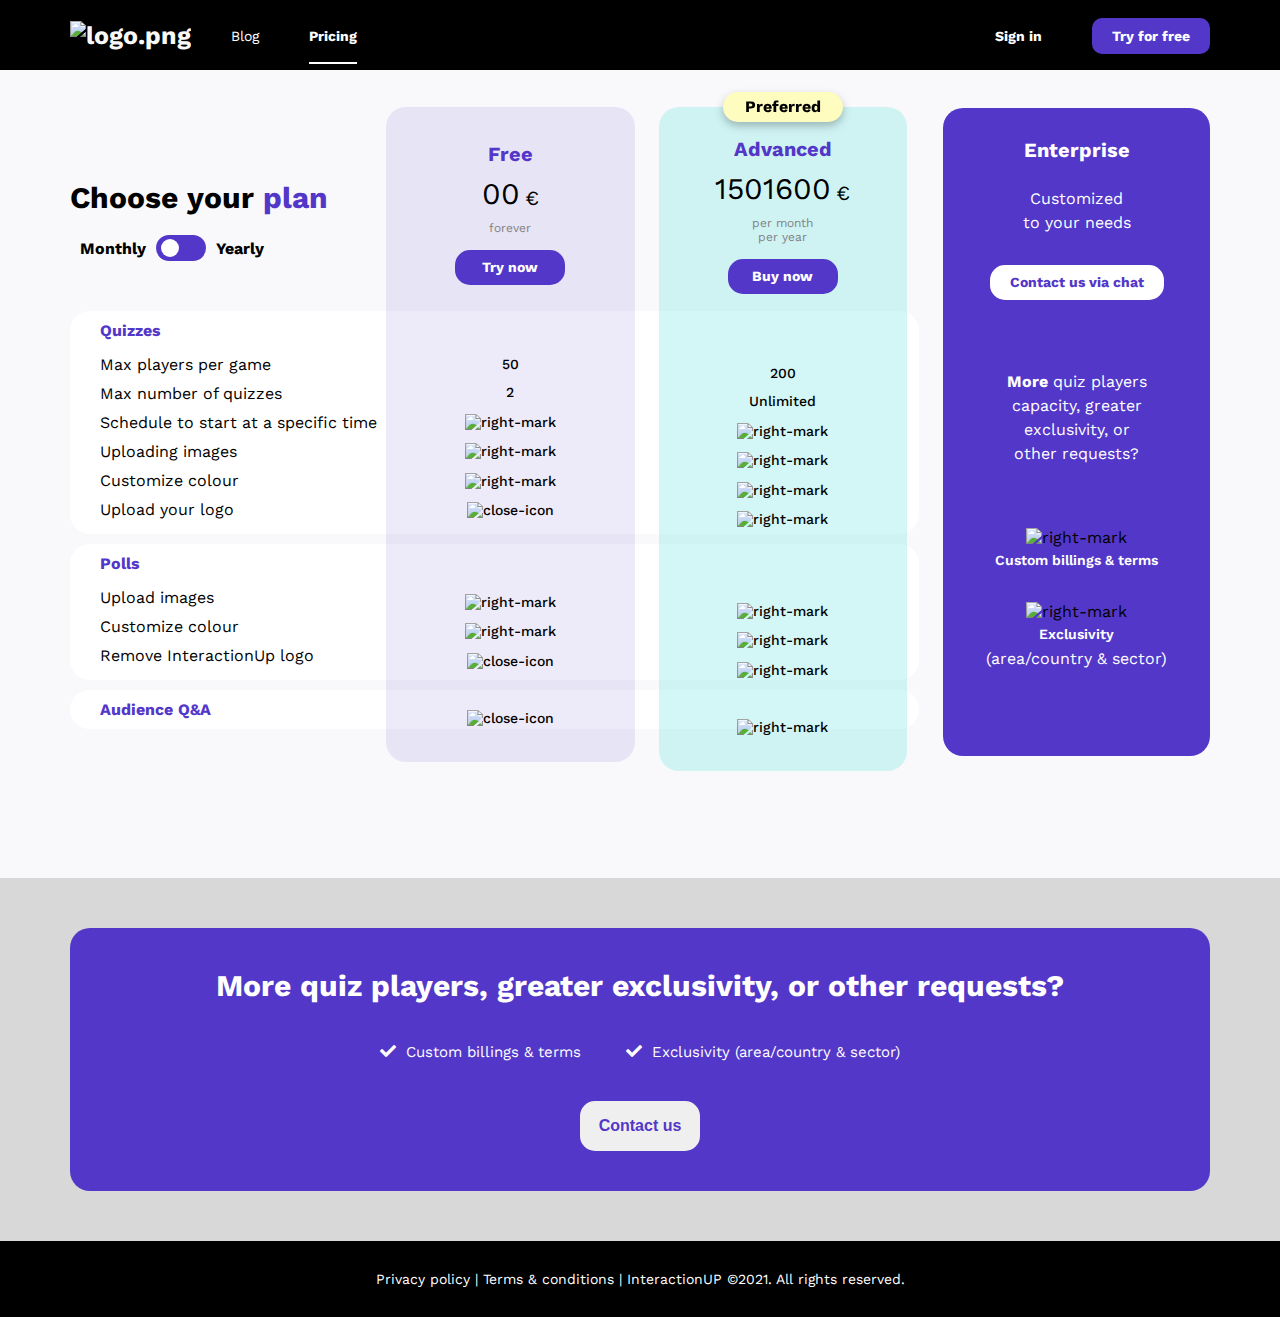
==== commit df5f4841: "jhgj" ====
--- a/index.html
+++ b/index.html
@@ -285,7 +285,9 @@
                     Customized <br />
                     to your needs
                   </div>
-                  <h4>Contact us via chat</h4>
+                  <div class="contact-btn">
+                    <a href="https://www.smartsupp.com/widget/9342233fd0c1e0e075cd5bb5fe94312e7c3632e1">Contact us via chat</a>
+                  </div>
                   <div class="quize">
                     <p>
                       <b>More</b> quiz players <br />
@@ -316,7 +318,9 @@
                 Customized <br />
                 to your needs
               </div>
-              <h4>Contact us via chat</h4>
+              <div class="contact-btn">
+                <a href="https://www.smartsupp.com/widget/9342233fd0c1e0e075cd5bb5fe94312e7c3632e1">Contact us via chat</a>
+              </div>
               <div class="quize">
                 <p>
                   <b>More</b> quiz players <br />
--- a/main.css
+++ b/main.css
@@ -1062,15 +1062,21 @@
   font-weight: 400;
   color: #ffffff;
   font-size: 16px;
-  margin-bottom: 50px;
+  margin-bottom: 30px;
   line-height: 24px;
 }
 
-#pricing .enterprise h4 {
-  color: #ffffff;
+#pricing .enterprise .contact-btn a {
+  height: 35px;
+  color: #5337c8;
   font-size: 14px;
   font-weight: 700;
+  line-height: 35px;
+  padding: 0 20px;
   margin-bottom: 70px;
+  border-radius: 15px;
+  display: inline-block;
+  background-color: #ffffff;
 }
 
 #pricing .enterprise .quize p {
@@ -2597,13 +2603,18 @@
   }
   #pricing .enterprise .quize p {
     font-size: 13px;
-    margin-bottom: 30px;
+    margin-bottom: 40px;
   }
   #pricing .enterprise h5 {
     font-size: 12px;
   }
   #pricing .enterprise p {
     font-size: 12px;
+    margin-bottom: 55px;
+  }
+  #pricing .enterprise .contact-btn a {
+    font-size: 11px;
+    margin-bottom: 30px;
   }
   .col-md {
     -webkit-box-flex: 1;
@@ -2740,6 +2751,9 @@
   #pricing .pricing-content .price-table .price-table-plan ul {
     margin-bottom: 65px;
   }
+  #pricing .enterprise .quize p {
+    margin-bottom: 50px;
+  }
 }
 
 @media (min-width: 1200px) and (max-width: 1399px) {
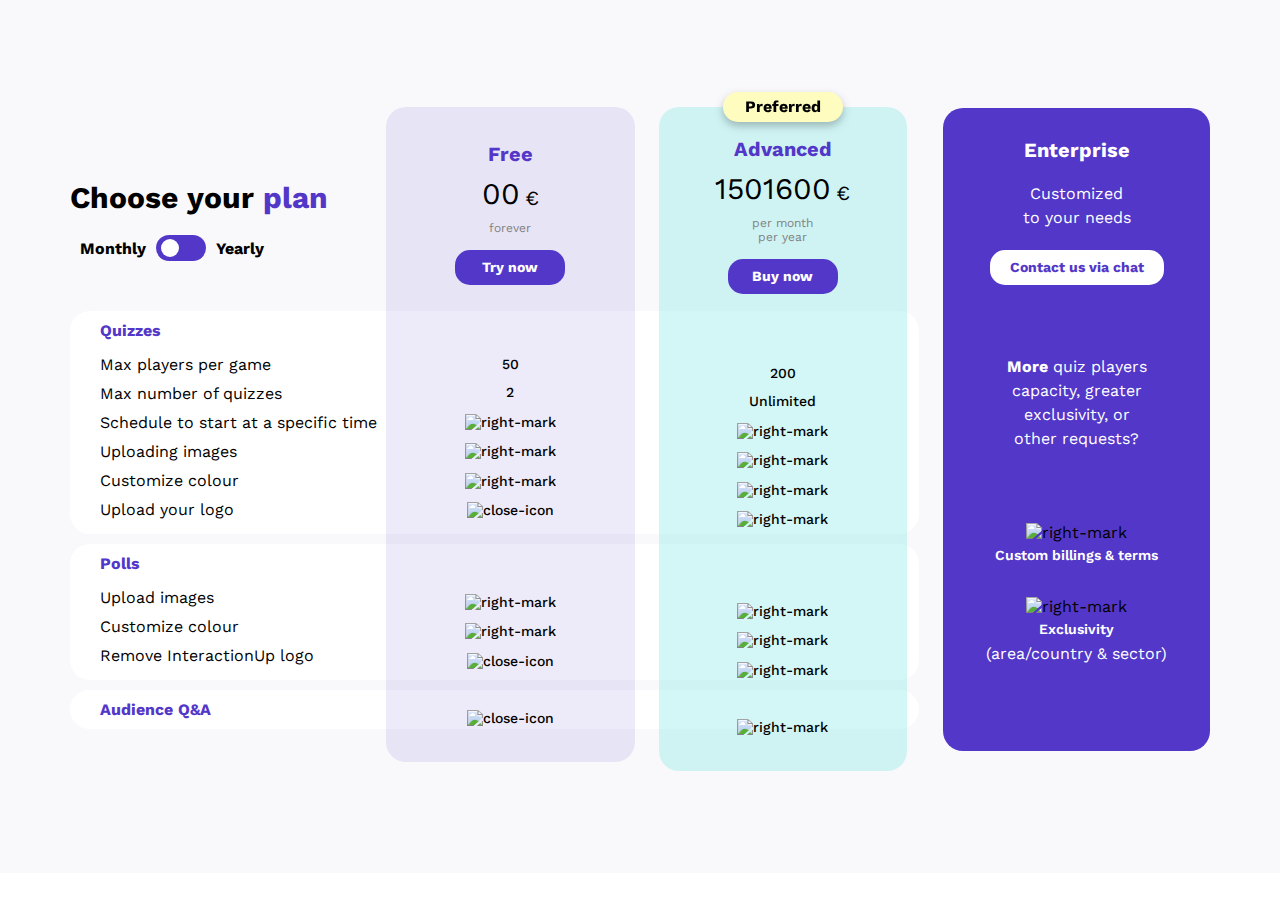
==== commit db3533be: "sdsdfa" ====
--- a/index.html
+++ b/index.html
@@ -42,46 +42,6 @@
     </script>
   </head>
   <body>
-    <section id="navbar" class="navbar sticky-top navbar-blog">
-      <div class="responsive-menu">
-        <ul>
-          <li><a href="/blog/">Blog</a></li>
-          <li><a href="/pricing/" class="active">Pricing</a></li>
-
-          <li class="menu-list-left">
-            <a href="https://www.interactionup.com/fpadmin/"> <strong>Sign in</strong></a>
-          </li>
-          <li class="menu-list-left pr-0"><a class="btn" href="https://www.interactionup.com/fpadmin/register">Try for free</a></li>
-        </ul>
-      </div>
-
-      <div class="container toggle-nav">
-        <div class="brand-logo">
-          <a href="/">
-            <img src="https://web.interactionup.com/assets/images/logo.png" alt="logo.png" />
-          </a>
-        </div>
-        <div class="toggle-btn">
-          <button class="toggle-navbar"><i class="fas fa-bars"></i></button>
-        </div>
-        <div class="nav-menu-left">
-          <ul>
-            <li><a href="/blog/">Blog</a></li>
-            <li><a href="/pricing/" class="active">Pricing</a></li>
-          </ul>
-        </div>
-        <div class="nav-menu-right">
-          <ul>
-            <li class="menu-list-right">
-              <a href="https://www.interactionup.com/fpadmin/"> <strong>Sign in</strong></a>
-            </li>
-            <li class="menu-list-right pr-0"><a class="btn" href="https://www.interactionup.com/fpadmin/register">Try for free</a></li>
-          </ul>
-        </div>
-        <div class="clr"></div>
-      </div>
-    </section>
-
     <!-- pricing table part html start -->
     <section id="pricing">
       <div class="container">
@@ -345,35 +305,6 @@
     </section>
     <!-- pricing table part html end -->
 
-    <!-- contact us part html start -->
-    <section id="contact">
-      <div class="container">
-        <div class="row">
-          <div class="col-lg-12 col-md-12 col-12">
-            <div class="contact-text">
-              <h3>More quiz players, greater exclusivity, or other requests?</h3>
-              <ul>
-                <li><i class="fas fa-check"></i> Custom billings & terms</li>
-                <li><i class="fas fa-check"></i> Exclusivity (area/country & sector)</li>
-              </ul>
-              <button class="btn">Contact us</button>
-            </div>
-          </div>
-        </div>
-      </div>
-    </section>
-    <!-- contact us part html end -->
-
-    <footer id="footer">
-      <div class="container">
-        <div class="row">
-          <div class="col-lg-12">
-            <p><a href="/privacy-policy">Privacy policy</a> | <a href="/terms-and-conditions">Terms & conditions</a> | <a href="/">InteractionUP</a> ©2021. All rights reserved.</p>
-          </div>
-        </div>
-      </div>
-    </footer>
-
     <script type="text/javascript" src="https://cdnjs.cloudflare.com/ajax/libs/jquery/3.3.1/jquery.min.js"></script>
     <script type="text/javascript" src="https://cdnjs.cloudflare.com/ajax/libs/typed.js/1.1.1/typed.min.js"></script>
     <script type="text/javascript" src="https://web.interactionup.com/assets/js/custom.js"></script>
--- a/main.css
+++ b/main.css
@@ -64,745 +64,6 @@
 
 .desktop-none {
   display: none;
-}
-
-#navbar {
-  top: 0;
-  z-index: 9;
-  width: 100%;
-  height: 70px;
-  position: fixed;
-  -webkit-transition: all linear 0.2s;
-  transition: all linear 0.2s;
-}
-
-#navbar.navbg {
-  background: #000000;
-}
-
-#navbar.nav-price {
-  background: #000000;
-}
-
-#navbar .responsive-menu {
-  display: none;
-}
-
-#navbar .container .brand-logo {
-  padding-right: 15px;
-  float: left;
-  height: 100%;
-  display: -webkit-box;
-  display: -ms-flexbox;
-  display: flex;
-  font-size: 25px;
-  font-weight: 700;
-}
-
-#navbar .container .brand-logo a {
-  color: #f9f9fb;
-  display: -webkit-box;
-  display: -ms-flexbox;
-  display: flex;
-  -webkit-box-align: center;
-      -ms-flex-align: center;
-          align-items: center;
-  -webkit-box-pack: center;
-      -ms-flex-pack: center;
-          justify-content: center;
-}
-
-#navbar .container .nav-menu-left,
-#navbar .container .nav-menu-right {
-  height: 100%;
-  display: -webkit-box;
-  display: -ms-flexbox;
-  display: flex;
-}
-
-#navbar .container .nav-menu-left ul,
-#navbar .container .nav-menu-right ul {
-  display: -webkit-box;
-  display: -ms-flexbox;
-  display: flex;
-  -webkit-box-align: center;
-      -ms-flex-align: center;
-          align-items: center;
-  -webkit-box-pack: center;
-      -ms-flex-pack: center;
-          justify-content: center;
-}
-
-#navbar .container .nav-menu-left ul li,
-#navbar .container .nav-menu-right ul li {
-  padding: 8px 25px;
-}
-
-#navbar .container .nav-menu-left ul li a,
-#navbar .container .nav-menu-right ul li a {
-  font-size: 1em;
-  color: #fff;
-  font-weight: 400;
-}
-
-#navbar .container .nav-menu-left ul li a.btn,
-#navbar .container .nav-menu-right ul li a.btn {
-  font-weight: 700;
-  padding: 10px 20px;
-  border-radius: 10px;
-  background-color: #5337c8;
-}
-
-#navbar .container .nav-menu-left ul li a.active,
-#navbar .container .nav-menu-right ul li a.active {
-  position: relative;
-  font-weight: 700;
-}
-
-#navbar .container .nav-menu-left ul li a.active:after,
-#navbar .container .nav-menu-right ul li a.active:after {
-  left: 0;
-  content: "";
-  height: 2px;
-  width: 100%;
-  bottom: -20px;
-  position: absolute;
-  background: #ffffff;
-}
-
-#navbar .container .nav-menu-left ul .menu-list-left,
-#navbar .container .nav-menu-right ul .menu-list-left {
-  display: none;
-}
-
-#navbar .container .nav-menu-left ul .menu-list-right,
-#navbar .container .nav-menu-right ul .menu-list-right {
-  display: block;
-}
-
-#navbar .container .nav-menu-left {
-  float: left;
-}
-
-#navbar .container .nav-menu-right {
-  float: right;
-}
-
-#navbar .container .toggle-btn {
-  display: none;
-}
-
-#banner {
-  position: relative;
-  padding-top: 180px;
-  padding-bottom: 100px;
-  background-size: cover;
-  background-position: center;
-  background-repeat: no-repeat;
-  background-image: url(../images/banner.jpg);
-}
-
-#banner .container .banner-content {
-  margin: 0 auto;
-  text-align: center;
-  position: relative;
-}
-
-#banner .container .banner-content h4 {
-  color: #ffffff;
-  font-weight: 300;
-  font-size: 55px;
-  padding-bottom: 20px;
-  padding-bottom: 160px;
-}
-
-#banner .container .banner-content h2 {
-  top: 22%;
-  left: 50%;
-  width: 100%;
-  color: #ffffff;
-  font-weight: 700;
-  font-size: 55px;
-  line-height: 1.5;
-  position: absolute;
-  -webkit-transform: translateX(-50%);
-          transform: translateX(-50%);
-}
-
-#banner .container .banner-content .banner-btn {
-  margin-top: 130px;
-  border: 0;
-  height: 50px;
-  width: 200px;
-  cursor: pointer;
-  font-weight: 700;
-  color: #ffffff;
-  font-size: 1.25em;
-  line-height: 50px;
-  border-radius: 20px;
-  background-color: #5337c8;
-  /*padding: 15px 40px;*/
-  display: inline-block;
-}
-
-#banner .container .banner-items {
-  display: -webkit-box;
-  display: -ms-flexbox;
-  display: flex;
-  text-align: center;
-  padding-top: 180px;
-}
-
-#banner .container .banner-items .banner-item {
-  width: 200px;
-  height: 200px;
-  display: -webkit-box;
-  display: -ms-flexbox;
-  display: flex;
-  color: #ffffff;
-  border-radius: 50%;
-  -webkit-box-align: center;
-      -ms-flex-align: center;
-          align-items: center;
-  -webkit-box-pack: center;
-      -ms-flex-pack: center;
-          justify-content: center;
-  background-color: #5337c8;
-}
-
-#banner .container .banner-items .banner-item .banner-item-text i {
-  font-size: 45px;
-  margin-bottom: 15px;
-}
-
-#banner .container .banner-items .banner-item .banner-item-text h3 {
-  font-size: 2.25em;
-  margin-bottom: 15px;
-}
-
-#banner .container .banner-items .banner-item .banner-item-text p {
-  font-size: 1em;
-}
-
-#quiz-poll.quiz-part {
-  padding-top: 100px;
-}
-
-#quiz-poll.poll-part {
-  padding-bottom: 100px;
-}
-
-#quiz-poll .quiz-header {
-  display: none;
-}
-
-#quiz-poll .container .quiz,
-#quiz-poll .container .poll {
-  display: -webkit-box;
-  display: -ms-flexbox;
-  display: flex;
-  -webkit-box-align: center;
-      -ms-flex-align: center;
-          align-items: center;
-}
-
-#quiz-poll .container .quiz .quiz-text h3,
-#quiz-poll .container .poll .quiz-text h3 {
-  color: #000000;
-  font-size: 60px;
-  margin-bottom: 25px;
-}
-
-#quiz-poll .container .quiz .quiz-text h3 span,
-#quiz-poll .container .poll .quiz-text h3 span {
-  color: #5337c8;
-}
-
-#quiz-poll .container .quiz .quiz-text .quiz-features,
-#quiz-poll .container .poll .quiz-text .quiz-features {
-  padding: 15px;
-  background-color: #f9f9fb;
-}
-
-#quiz-poll .container .quiz .quiz-text .quiz-features h4,
-#quiz-poll .container .poll .quiz-text .quiz-features h4 {
-  color: #5337c8;
-  font-size: 23px;
-  margin-bottom: 15px;
-}
-
-#quiz-poll .container .quiz .quiz-text .quiz-features ul li,
-#quiz-poll .container .poll .quiz-text .quiz-features ul li {
-  padding: 5px 0;
-}
-
-#quiz-poll .container .quiz .quiz-text .quiz-features ul li i,
-#quiz-poll .container .poll .quiz-text .quiz-features ul li i {
-  font-size: 14px;
-  padding-right: 10px;
-}
-
-#quiz-poll .container .quiz .quiz-video .embed-responsive,
-#quiz-poll .container .quiz .poll-video .embed-responsive,
-#quiz-poll .container .poll .quiz-video .embed-responsive,
-#quiz-poll .container .poll .poll-video .embed-responsive {
-  outline: 3px solid #5337c8;
-  border-radius: 30px;
-  overflow: hidden;
-  display: -webkit-box;
-  display: -ms-flexbox;
-  display: flex;
-}
-
-#quiz-poll .container .quiz-video img {
-  width: 100%;
-  height: auto;
-}
-
-#quiz-poll .container .poll {
-  padding-top: 100px;
-  text-align: right;
-}
-
-#features {
-  padding: 60px 0;
-  background-color: #f9f9fb;
-}
-
-#features .lg-between {
-  -webkit-box-pack: justify;
-      -ms-flex-pack: justify;
-          justify-content: space-between;
-}
-
-#features .container .features-header h3 {
-  text-align: center;
-  font-size: 60px;
-  font-weight: 700;
-  margin-bottom: 50px;
-}
-
-#features .container .features-header h3 span {
-  color: #5337c8;
-}
-
-#features .container .features-content {
-  display: -webkit-box;
-  display: -ms-flexbox;
-  display: flex;
-}
-
-#features .features-items {
-  display: -webkit-box;
-  display: -ms-flexbox;
-  display: flex;
-  -webkit-box-align: center;
-      -ms-flex-align: center;
-          align-items: center;
-  margin-bottom: 30px;
-}
-
-#features .features-items .features-icon {
-  -webkit-box-flex: 0;
-      -ms-flex-positive: 0;
-          flex-grow: 0;
-  width: 115px;
-  height: 115px;
-  display: -webkit-box;
-  display: -ms-flexbox;
-  display: flex;
-  -ms-flex-negative: 0;
-      flex-shrink: 0;
-  border-radius: 50%;
-  -webkit-box-align: center;
-      -ms-flex-align: center;
-          align-items: center;
-  -webkit-box-pack: center;
-      -ms-flex-pack: center;
-          justify-content: center;
-  background-color: #ffffff;
-}
-
-#features .features-items .features-icon img {
-  width: 40%;
-}
-
-#features .features-items .features-text {
-  padding-left: 50px;
-}
-
-#features .features-items .features-text h3 {
-  color: #5337c8;
-  font-size: 18px;
-  margin-bottom: 15px;
-}
-
-#features .features-items .features-text p {
-  color: #000;
-  font-size: 15px;
-  line-height: 1.3;
-  font-weight: 400;
-}
-
-#webs-tabs {
-  padding: 50px 0;
-}
-
-#webs-tabs .m-webs-header {
-  display: none;
-}
-
-#webs-tabs .container {
-  position: relative;
-}
-
-#webs-tabs .container .d-webs-header {
-  display: block;
-}
-
-#webs-tabs .container .webs-header {
-  padding-top: 80px;
-}
-
-#webs-tabs .container .webs-header h3 {
-  font-size: 60px;
-  font-weight: 700;
-  padding-bottom: 100px;
-}
-
-#webs-tabs .container .webs-header h3 span {
-  color: #5337c8;
-}
-
-#webs-tabs .container .tabs-nav {
-  padding-top: 30px;
-}
-
-#webs-tabs .container .tabs-nav li {
-  color: #ffffff;
-  margin-right: 5px;
-  -webkit-box-align: center;
-      -ms-flex-align: center;
-          align-items: center;
-  border-radius: 20px;
-  margin-bottom: 15px;
-  display: inline-block;
-  background: #5337c8;
-  -webkit-box-pack: center;
-      -ms-flex-pack: center;
-          justify-content: center;
-  border-color: solid 1px #5337c8;
-}
-
-#webs-tabs .container .tabs-nav li a {
-  color: #fff;
-  width: 220px;
-  display: block;
-  padding: 14px 0;
-  font-size: 18px;
-  font-weight: 700;
-  line-height: 1.3;
-  text-align: center;
-  border-radius: 20px;
-}
-
-#webs-tabs .container .tabs-nav li a span {
-  font-weight: 400;
-  color: white;
-}
-
-#webs-tabs .container .tabs-nav li.active {
-  color: #5337c8;
-  background: #fff;
-  border-radius: 20px;
-  border: 1px solid #5337c8;
-}
-
-#webs-tabs .container .tabs-nav li.active a {
-  color: inherit;
-}
-
-#webs-tabs .container .tabs-nav li.active a span {
-  color: #000;
-}
-
-#webs-tabs .container .tabs-content {
-  margin-top: -1px;
-  text-align: center;
-  background: #fff;
-  padding: 30px 50px;
-  border-radius: 20px;
-  border: 1px solid #5337c8;
-}
-
-#webs-tabs .container .tabs-content div:not(:first-child) {
-  display: none;
-}
-
-#webs-tabs .container .tabs-content .tabs-text {
-  left: 0;
-  top: 41%;
-  position: absolute;
-}
-
-#webs-tabs .container .tabs-content h3 {
-  font-size: 16px;
-  font-weight: 400;
-  margin-bottom: 15px;
-  color: #000000;
-}
-
-#webs-tabs .container .tabs-content img {
-  width: 100%;
-  height: auto;
-  margin-bottom: 50px;
-}
-
-#try-btn {
-  padding: 100px 0;
-  background-color: #f9f9fb;
-}
-
-#try-btn .container .try-btn-content {
-  text-align: center;
-}
-
-#try-btn .container .try-btn-content h3 {
-  font-size: 60px;
-  font-weight: 700;
-  margin-bottom: 60px;
-}
-
-#try-btn .container .try-btn-content h3 span {
-  color: #5337c8;
-}
-
-#try-btn .container .try-btn-content .btn {
-  border: 0;
-  color: #fff;
-  width: 200px;
-  height: 50px;
-  font-size: 20px;
-  cursor: pointer;
-  font-weight: 700;
-  border-radius: 20px;
-  background-color: #5337c8;
-  padding: 15px 40px;
-}
-
-#try-btn .container .try-btn-content ul {
-  padding-top: 50px;
-}
-
-#try-btn .container .try-btn-content ul li {
-  display: inline-block;
-  margin: 0 25px;
-}
-
-#try-btn .container .try-btn-content ul li i {
-  font-size: 15px;
-}
-
-#footer {
-  color: #ffffff;
-  font-size: 15px;
-  font-weight: 400;
-  padding: 50px 0;
-  text-align: center;
-  background-color: #000;
-}
-
-#footer a {
-  color: #ffffff;
-}
-
-.navbar-blog {
-  background: #000000;
-}
-
-#handle-business {
-  padding-top: 140px;
-}
-
-#handle-business .container .align-items-center {
-  -webkit-box-align: center;
-      -ms-flex-align: center;
-          align-items: center;
-}
-
-#handle-business .container .handle-business-img {
-  position: relative;
-}
-
-#handle-business .container .handle-business-img .name-tag-case {
-  left: 0;
-  bottom: 28px;
-  position: absolute;
-}
-
-#handle-business .container .handle-business-img .name-tag-case span {
-  padding: 4px 40px 4px 5px;
-  color: #ffffff;
-  font-size: 16px;
-  font-weight: 400;
-  background: #5337c8;
-}
-
-#handle-business .container .handle-business-img img {
-  border-radius: 20px;
-}
-
-#handle-business .container .handle-business-content {
-  padding: 15px;
-  border-radius: 20px;
-  background: #f9f9fb;
-}
-
-#handle-business .container .handle-business-content .handle-business-text {
-  padding-left: 50px;
-}
-
-#handle-business .container .handle-business-content .handle-business-text h3 {
-  color: #000000;
-  font-size: 48px;
-  font-weight: 700;
-  margin-bottom: 25px;
-}
-
-#handle-business .container .handle-business-content .handle-business-text p {
-  color: #000000;
-  font-size: 18px;
-  font-weight: 400;
-  margin-bottom: 50px;
-}
-
-#handle-business .container .handle-business-content .handle-business-text a {
-  display: -webkit-box;
-  display: -ms-flexbox;
-  display: flex;
-  color: #5337c8;
-  font-size: 18px;
-  font-weight: 500;
-  -webkit-box-align: center;
-      -ms-flex-align: center;
-          align-items: center;
-}
-
-#handle-business .container .handle-business-content .handle-business-text a i {
-  padding-top: 4px;
-  margin-left: 5px;
-}
-
-#blog-items {
-  padding-top: 80px;
-  padding-bottom: 250px;
-}
-
-#blog-items .container .blog-item {
-  margin-bottom: 25px;
-  padding-left: 16px;
-  padding-right: 16px;
-  padding-top: 16px;
-  padding-bottom: 50px;
-  background: #f9f9fb;
-  border-radius: 20px;
-  min-height: 480px;
-}
-
-#blog-items .container .blog-item .items-img {
-  position: relative;
-}
-
-#blog-items .container .blog-item .items-img img {
-  width: 100%;
-  border-radius: 20px;
-}
-
-#blog-items .container .blog-item .items-img .name-tag-news,
-#blog-items .container .blog-item .items-img .name-tag-case,
-#blog-items .container .blog-item .items-img .name-tag-product {
-  left: 0;
-  bottom: 28px;
-  position: absolute;
-}
-
-#blog-items .container .blog-item .items-img .name-tag-news span,
-#blog-items .container .blog-item .items-img .name-tag-case span,
-#blog-items .container .blog-item .items-img .name-tag-product span {
-  font-size: 16px;
-  font-weight: 400;
-  text-transform: uppercase;
-  padding: 4px 40px 4px 5px;
-}
-
-#blog-items .container .blog-item .items-img .name-tag-news span {
-  color: #000000;
-  background: #fefcbf;
-}
-
-#blog-items .container .blog-item .items-img .name-tag-case span {
-  color: #ffffff;
-  background: #5337c8;
-}
-
-#blog-items .container .blog-item .items-img .name-tag-product span {
-  color: #000000;
-  background: #81e9e6;
-}
-
-#blog-items .container .blog-item h4 {
-  color: #000000;
-  font-size: 24px;
-  font-weight: 700;
-  margin-top: 30px;
-  line-height: 31px;
-  margin-bottom: 8px;
-}
-
-#blog-items .container .blog-item p {
-  color: #000000;
-  font-size: 15px;
-  font-weight: 400;
-  line-height: 24px;
-  margin-bottom: 15px;
-}
-
-#blog-items .container .blog-item a {
-  display: -webkit-box;
-  display: -ms-flexbox;
-  display: flex;
-  color: #5337c8;
-  font-size: 16px;
-  font-weight: 500;
-  -webkit-box-align: center;
-      -ms-flex-align: center;
-          align-items: center;
-}
-
-#blog-items .container .blog-item a i {
-  font-size: 15px;
-  padding-top: 2px;
-  margin-left: 5px;
-}
-
-#blog-items .container .blog-item .intro-text {
-  max-height: 100px;
-  overflow: hidden;
-  text-overflow: ellipsis;
-}
-
-#blog-items .container .loading-btn {
-  padding-top: 60px;
-  text-align: center;
-}
-
-#blog-items .container .loading-btn a {
-  color: #ffffff;
-  font-size: 16px;
-  font-weight: 700;
-  padding: 16px 48px;
-  border-radius: 30px;
-  background-color: #5337c8;
 }
 
 #pricing {
@@ -1055,14 +316,14 @@
   font-size: 20px;
   color: #ffffff;
   font-weight: 700;
-  margin-bottom: 25px;
+  margin-bottom: 20px;
 }
 
 #pricing .enterprise .customize-text {
   font-weight: 400;
   color: #ffffff;
   font-size: 16px;
-  margin-bottom: 30px;
+  margin-bottom: 20px;
   line-height: 24px;
 }
 
@@ -1083,7 +344,7 @@
   color: #ffffff;
   font-size: 16px;
   font-weight: 400;
-  margin-bottom: 60px;
+  margin-bottom: 77px;
   line-height: 24px;
 }
 
@@ -1101,52 +362,6 @@
   font-weight: 600;
   padding-top: 5px;
   margin-bottom: 5px;
-}
-
-#contact {
-  background: #d8d8d8;
-  padding: 50px 0;
-}
-
-#contact .contact-text {
-  padding: 40px 0;
-  text-align: center;
-  border-radius: 20px;
-  background-color: #5337c8;
-}
-
-#contact .contact-text h3 {
-  color: #ffffff;
-  font-size: 30px;
-  font-weight: bold;
-  margin-bottom: 30px;
-}
-
-#contact .contact-text ul {
-  margin-bottom: 30px;
-}
-
-#contact .contact-text ul li {
-  color: #ffffff;
-  font-size: 15px;
-  display: inline-block;
-  padding: 10px 20px;
-}
-
-#contact .contact-text ul li i {
-  font-size: 16px;
-  padding-right: 5px;
-}
-
-#contact .contact-text .btn {
-  height: 50px;
-  width: 120px;
-  border: none;
-  cursor: pointer;
-  font-size: 16px;
-  color: #5337c8;
-  font-weight: 700;
-  border-radius: 15px;
 }
 
 .row {
@@ -1356,353 +571,6 @@
   }
   .mobile-block {
     display: block !important;
-  }
-  #navbar .responsive-menu {
-    width: 100%;
-    height: 100vh;
-    display: -webkit-box;
-    display: -ms-flexbox;
-    display: flex;
-    position: absolute;
-    visibility: hidden;
-    -webkit-box-align: center;
-        -ms-flex-align: center;
-            align-items: center;
-    -webkit-box-pack: center;
-        -ms-flex-pack: center;
-            justify-content: center;
-    background-color: rgba(84, 55, 200, 0.95);
-  }
-  #navbar .responsive-menu ul li {
-    padding: 8px 0px;
-    margin: 35px 0;
-    text-align: center;
-  }
-  #navbar .responsive-menu ul li a {
-    color: #fff;
-    font-size: 24px;
-    font-weight: 700;
-  }
-  #navbar .responsive-menu ul li a.btn {
-    font-weight: 700;
-    padding: 10px 20px;
-    border-radius: 10px;
-    color: #5337c8;
-    background-color: #ffffff;
-  }
-  #navbar .showing {
-    visibility: visible !important;
-  }
-  #navbar .container .nav-menu-left,
-  #navbar .container .nav-menu-right {
-    display: none;
-  }
-  #navbar .container.toggle-nav {
-    position: relative;
-  }
-  #navbar .container.toggle-nav .toggle-btn {
-    top: 50%;
-    right: 0;
-    display: block !important;
-    position: absolute;
-    -webkit-transform: translateY(-50%);
-            transform: translateY(-50%);
-  }
-  #navbar .container.toggle-nav .toggle-btn .toggle-navbar {
-    cursor: pointer;
-    display: -webkit-box;
-    display: -ms-flexbox;
-    display: flex;
-    border: 0;
-    background-color: transparent;
-  }
-  #navbar .container.toggle-nav .toggle-btn .toggle-navbar i {
-    font-size: 25px;
-    color: #ffffff;
-  }
-  #banner {
-    height: 100vh;
-    position: relative;
-    padding: 0;
-  }
-  #banner .container .banner-content {
-    padding-top: 190px;
-  }
-  #banner .container .banner-content h4 {
-    font-size: 20px !important;
-    padding-bottom: 60px;
-  }
-  #banner .container .banner-content h2 {
-    font-size: 32px;
-    top: 52%;
-  }
-  #banner .container .banner-content .banner-btn {
-    width: 150px;
-    margin-top: 200px;
-    font-size: 14px;
-  }
-  #banner .container .banner-items {
-    bottom: -433px;
-    left: 0;
-    width: 100%;
-    height: auto;
-    position: absolute;
-    display: inherit;
-    padding: 50px 0;
-    border-top: 10px solid #5337c8;
-    background-color: #ffffff;
-  }
-  #banner .container .banner-items .banner-item {
-    height: 55px;
-    width: 225px;
-    padding: 8px 25px;
-    border-radius: 20px;
-    margin-top: 8px;
-    margin-bottom: 8px;
-    text-align: start;
-    -webkit-box-pack: start;
-        -ms-flex-pack: start;
-            justify-content: start;
-  }
-  #banner .container .banner-items .banner-item .banner-item-text {
-    display: -webkit-box;
-    display: -ms-flexbox;
-    display: flex;
-    -webkit-box-align: center;
-        -ms-flex-align: center;
-            align-items: center;
-  }
-  #banner .container .banner-items .banner-item .banner-item-text h3 {
-    margin: 0;
-    width: 67px;
-    font-size: 16px;
-  }
-  #banner .container .banner-items .banner-item .banner-item-text p {
-    font-size: 13px;
-  }
-  #banner .container .banner-items .banner-item .banner-item-text i {
-    margin: 0;
-    width: 60px;
-    font-size: 25px;
-    margin-left: 8px;
-  }
-  #banner .container .banner-items .banner-item .banner-item-text .ml-25px {
-    margin-left: 25px;
-  }
-  #quiz-poll {
-    padding-top: 0px;
-    padding-bottom: 50px;
-    border-top: 10px solid #5337c8;
-  }
-  #quiz-poll.quiz-part {
-    padding-top: 0px;
-    margin-top: 434px !important;
-  }
-  #quiz-poll.poll-part {
-    padding-bottom: 50px;
-  }
-  #quiz-poll .quiz-header {
-    display: block;
-  }
-  #quiz-poll .quiz-header h3 {
-    font-size: 20px;
-    text-align: center;
-    background: #f9f9fb;
-    padding: 20px 0;
-  }
-  #quiz-poll .quiz-header h3 span {
-    color: #5337c8;
-  }
-  #quiz-poll .container .poll {
-    padding-top: 0;
-  }
-  #quiz-poll .container .quiz,
-  #quiz-poll .container .poll {
-    display: -webkit-box;
-    display: -ms-flexbox;
-    display: flex;
-    -webkit-box-orient: vertical;
-    -webkit-box-direction: normal;
-        -ms-flex-direction: column;
-            flex-direction: column;
-  }
-  #quiz-poll .container .quiz .quiz-text h3,
-  #quiz-poll .container .quiz .poll-text h3,
-  #quiz-poll .container .poll .quiz-text h3,
-  #quiz-poll .container .poll .poll-text h3 {
-    font-size: 20px;
-    text-align: center;
-    background: #f9f9fb;
-    padding: 20px 0;
-    display: none;
-  }
-  #quiz-poll .container .quiz .quiz-text .quiz-features,
-  #quiz-poll .container .quiz .poll-text .quiz-features,
-  #quiz-poll .container .poll .quiz-text .quiz-features,
-  #quiz-poll .container .poll .poll-text .quiz-features {
-    text-align: center;
-    background-color: #fff;
-  }
-  #quiz-poll .container .quiz .quiz-text .quiz-features h4,
-  #quiz-poll .container .quiz .poll-text .quiz-features h4,
-  #quiz-poll .container .poll .quiz-text .quiz-features h4,
-  #quiz-poll .container .poll .poll-text .quiz-features h4 {
-    font-size: 16px;
-  }
-  #quiz-poll .container .quiz .quiz-text .quiz-features ul li i,
-  #quiz-poll .container .quiz .poll-text .quiz-features ul li i,
-  #quiz-poll .container .poll .quiz-text .quiz-features ul li i,
-  #quiz-poll .container .poll .poll-text .quiz-features ul li i {
-    display: none;
-  }
-  #features {
-    padding-top: 20px;
-    padding-bottom: 50px;
-    border-top: 10px solid #5337c8;
-  }
-  #features .container .features-header h3 {
-    font-size: 20px;
-    margin-bottom: 30px;
-  }
-  #features .container .features-items {
-    background: #fff;
-    padding: 15px 35px;
-    border-radius: 20px;
-  }
-  #features .container .features-items .features-icon {
-    width: auto;
-    height: auto;
-  }
-  #features .container .features-items .features-icon img {
-    width: 30px;
-  }
-  #features .container .features-items .features-text h3 {
-    font-size: 15px;
-    margin-bottom: 5px;
-  }
-  #features .container .features-items .features-text p {
-    font-size: 12px;
-  }
-  #webs-tabs {
-    padding-top: 0;
-    border-top: 10px solid #5337c8;
-  }
-  #webs-tabs .m-webs-header {
-    display: block;
-    padding-top: 0;
-  }
-  #webs-tabs .m-webs-header h3 {
-    font-size: 20px;
-    text-align: center;
-    margin-bottom: 70px;
-    background-color: #f9f9fb;
-    padding: 20px 0;
-  }
-  #webs-tabs .m-webs-header h3 span {
-    color: #5337c8;
-  }
-  #webs-tabs .container .d-webs-header {
-    display: none;
-  }
-  #webs-tabs .container .webs-header h3 {
-    font-size: 20px;
-    text-align: center;
-    margin-bottom: 70px;
-  }
-  #webs-tabs .container .tabs-nav {
-    padding-bottom: 0px;
-  }
-  #webs-tabs .container .tabs-nav ul li {
-    margin-bottom: 14px;
-  }
-  #webs-tabs .container .tabs-nav ul li a {
-    width: 145px;
-    padding: 10px 0;
-    font-size: 13px;
-  }
-  #webs-tabs .container .tabs-content {
-    padding: 15px 10px;
-  }
-  #webs-tabs .container .tabs-content h3 {
-    font-size: 14px;
-  }
-  #webs-tabs .container .tabs-content img {
-    margin-bottom: 15px;
-  }
-  #webs-tabs .container .tabs-content .tabs-text {
-    top: -16%;
-    left: 0%;
-    -webkit-transform: translateX(0);
-            transform: translateX(0);
-  }
-  #try-btn {
-    padding: 35px 0;
-    border-top: 10px solid #5337c8;
-  }
-  #try-btn .container .try-btn-content ul {
-    width: 225px;
-    margin: auto;
-  }
-  #try-btn .container .try-btn-content ul li {
-    display: block;
-    margin: 0 10px;
-    text-align: start;
-  }
-  #try-btn .container .try-btn-content h3 {
-    font-size: 18px;
-    margin-bottom: 50px;
-  }
-  #try-btn .container .try-btn-content .btn {
-    width: 170px;
-    height: 40px;
-    font-size: 18px;
-  }
-  #footer p {
-    font-size: 14px;
-    line-height: 1.5;
-  }
-  #handle-business .container .handle-business-content .handle-business-text {
-    padding-top: 30px;
-    padding-left: 0px;
-    padding-bottom: 20px;
-    text-align: center;
-  }
-  #handle-business .container .handle-business-content .handle-business-text h3 {
-    font-size: 20px;
-    margin-bottom: 20px;
-  }
-  #handle-business .container .handle-business-content .handle-business-text p {
-    font-size: 15px;
-    margin-bottom: 30px;
-  }
-  #handle-business .container .handle-business-content .handle-business-text a {
-    -webkit-box-pack: center;
-        -ms-flex-pack: center;
-            justify-content: center;
-    font-size: 16px;
-  }
-  #handle-business .container .handle-business-img .name-tag-case span {
-    font-size: 14px;
-  }
-  #blog-items .container .blog-item {
-    text-align: center;
-  }
-  #blog-items .container .blog-item h4 {
-    font-size: 17px;
-  }
-  #blog-items .container .blog-item p {
-    font-size: 13px;
-  }
-  #blog-items .container .blog-item a {
-    font-size: 14px;
-    -webkit-box-pack: center;
-        -ms-flex-pack: center;
-            justify-content: center;
-  }
-  #blog-items .container .blog-item .items-img .name-tag-news span,
-  #blog-items .container .blog-item .items-img .name-tag-case span,
-  #blog-items .container .blog-item .items-img .name-tag-product span {
-    font-size: 14px;
   }
   #pricing .pricing-content .choose-plan {
     text-align: center;
@@ -1794,24 +662,6 @@
   #pricing .enterprise {
     position: static;
   }
-  #contact .contact-text {
-    padding: 20px 15px;
-  }
-  #contact .contact-text h3 {
-    font-size: 18px;
-    margin-bottom: 15px;
-    text-align: left;
-  }
-  #contact .contact-text ul {
-    text-align: left;
-  }
-  #contact .contact-text ul li {
-    font-size: 12px;
-  }
-  #contact .contact-text .btn {
-    font-weight: 700;
-    height: 35px;
-  }
   .order-1 {
     -webkit-box-ordinal-group: 2 !important;
         -ms-flex-order: 1 !important;
@@ -1911,325 +761,8 @@
   .mobile-block {
     display: block !important;
   }
-  #navbar .responsive-menu {
-    width: 100%;
-    height: 100vh;
-    display: -webkit-box;
-    display: -ms-flexbox;
-    display: flex;
-    position: absolute;
-    visibility: hidden;
-    -webkit-box-align: center;
-        -ms-flex-align: center;
-            align-items: center;
-    -webkit-box-pack: center;
-        -ms-flex-pack: center;
-            justify-content: center;
-    background-color: rgba(84, 55, 200, 0.85);
-  }
-  #navbar .responsive-menu ul li {
-    padding: 8px 0px;
-    margin: 35px 0;
-    text-align: center;
-  }
-  #navbar .responsive-menu ul li a {
-    color: #fff;
-    font-size: 24px;
-    font-weight: 700;
-  }
-  #navbar .responsive-menu ul li a.btn {
-    font-weight: 700;
-    padding: 10px 20px;
-    border-radius: 10px;
-    color: #5337c8;
-    background-color: #ffffff;
-  }
-  #navbar .showing {
-    visibility: visible !important;
-  }
-  #navbar .container .nav-menu-left,
-  #navbar .container .nav-menu-right {
-    display: none;
-  }
-  #navbar .container.toggle-nav {
-    position: relative;
-  }
-  #navbar .container.toggle-nav .toggle-btn {
-    top: 50%;
-    right: 0;
-    display: block !important;
-    position: absolute;
-    -webkit-transform: translateY(-50%);
-            transform: translateY(-50%);
-  }
-  #navbar .container.toggle-nav .toggle-btn .toggle-navbar {
-    cursor: pointer;
-    display: -webkit-box;
-    display: -ms-flexbox;
-    display: flex;
-    border: 0;
-    background-color: transparent;
-  }
-  #navbar .container.toggle-nav .toggle-btn .toggle-navbar i {
-    font-size: 25px;
-    color: #ffffff;
-  }
-  #banner {
-    height: 100vh;
-    position: relative;
-    padding: 0;
-  }
-  #banner .container .banner-content {
-    padding-top: 190px;
-  }
-  #banner .container .banner-content h4 {
-    font-size: 20px !important;
-    padding-bottom: 60px;
-  }
-  #banner .container .banner-content h2 {
-    font-size: 32px;
-    top: 52%;
-  }
-  #banner .container .banner-content .banner-btn {
-    width: 150px;
-    margin-top: 200px;
-    font-size: 14px;
-  }
-  #banner .container .banner-items {
-    bottom: -433px;
-    left: 0;
-    width: 100%;
-    height: auto;
-    position: absolute;
-    display: inherit;
-    padding: 50px 0;
-    border-top: 10px solid #5337c8;
-    background-color: #ffffff;
-  }
-  #banner .container .banner-items .banner-item {
-    height: 55px;
-    width: 290px;
-    padding: 8px 25px;
-    border-radius: 20px;
-    margin-top: 8px;
-    margin-bottom: 8px;
-    text-align: start;
-    -webkit-box-pack: start;
-        -ms-flex-pack: start;
-            justify-content: start;
-  }
-  #banner .container .banner-items .banner-item .banner-item-text {
-    display: -webkit-box;
-    display: -ms-flexbox;
-    display: flex;
-    -webkit-box-align: center;
-        -ms-flex-align: center;
-            align-items: center;
-  }
-  #banner .container .banner-items .banner-item .banner-item-text h3 {
-    margin: 0;
-    width: 80px;
-    font-size: 18px;
-  }
-  #banner .container .banner-items .banner-item .banner-item-text i {
-    margin: 0;
-    width: 72px;
-    font-size: 25px;
-    margin-left: 8px;
-  }
-  #banner .container .banner-items .banner-item .banner-item-text .ml-25px {
-    margin-left: 25px;
-  }
-  #quiz-poll {
-    padding-top: 0px;
-    padding-bottom: 50px;
-    border-top: 10px solid #5337c8;
-  }
-  #quiz-poll.quiz-part {
-    padding-top: 0px;
-    margin-top: 434px;
-  }
-  #quiz-poll.poll-part {
-    padding-bottom: 50px;
-  }
-  #quiz-poll .quiz-header {
-    display: block;
-  }
-  #quiz-poll .quiz-header h3 {
-    font-size: 20px;
-    text-align: center;
-    background: #f9f9fb;
-    padding: 20px 0;
-  }
-  #quiz-poll .quiz-header h3 span {
-    color: #5337c8;
-  }
-  #quiz-poll .container .poll {
-    padding-top: 0;
-  }
-  #quiz-poll .container .quiz,
-  #quiz-poll .container .poll {
-    display: -webkit-box;
-    display: -ms-flexbox;
-    display: flex;
-    -webkit-box-orient: vertical;
-    -webkit-box-direction: normal;
-        -ms-flex-direction: column;
-            flex-direction: column;
-  }
-  #quiz-poll .container .quiz .quiz-text h3,
-  #quiz-poll .container .quiz .poll-text h3,
-  #quiz-poll .container .poll .quiz-text h3,
-  #quiz-poll .container .poll .poll-text h3 {
-    display: none;
-  }
-  #quiz-poll .container .quiz .quiz-text .quiz-features,
-  #quiz-poll .container .quiz .poll-text .quiz-features,
-  #quiz-poll .container .poll .quiz-text .quiz-features,
-  #quiz-poll .container .poll .poll-text .quiz-features {
-    text-align: center;
-    background-color: #fff;
-  }
-  #quiz-poll .container .quiz .quiz-text .quiz-features h4,
-  #quiz-poll .container .quiz .poll-text .quiz-features h4,
-  #quiz-poll .container .poll .quiz-text .quiz-features h4,
-  #quiz-poll .container .poll .poll-text .quiz-features h4 {
-    font-size: 16px;
-  }
-  #quiz-poll .container .quiz .quiz-text .quiz-features ul li i,
-  #quiz-poll .container .quiz .poll-text .quiz-features ul li i,
-  #quiz-poll .container .poll .quiz-text .quiz-features ul li i,
-  #quiz-poll .container .poll .poll-text .quiz-features ul li i {
-    display: none;
-  }
-  #features {
-    padding-top: 20px;
-    padding-bottom: 50px;
-    border-top: 10px solid #5337c8;
-  }
-  #features .container .features-header h3 {
-    font-size: 20px;
-    margin-bottom: 30px;
-  }
-  #features .container .features-items {
-    background: #fff;
-    padding: 15px 35px;
-    border-radius: 20px;
-  }
-  #features .container .features-items .features-icon {
-    width: auto;
-    height: auto;
-  }
-  #features .container .features-items .features-icon img {
-    width: 30px;
-  }
-  #features .container .features-items .features-text h3 {
-    font-size: 16px;
-    margin-bottom: 5px;
-  }
-  #webs-tabs {
-    border-top: 10px solid #5337c8;
-    padding-top: 0;
-  }
-  #webs-tabs .m-webs-header {
-    display: block;
-    padding-top: 0;
-  }
-  #webs-tabs .m-webs-header h3 {
-    font-size: 20px;
-    text-align: center;
-    margin-bottom: 70px;
-    background-color: #f9f9fb;
-    padding: 20px 0;
-  }
-  #webs-tabs .m-webs-header h3 span {
-    color: #5337c8;
-  }
-  #webs-tabs .container .d-webs-header {
-    display: none;
-  }
-  #webs-tabs .container .webs-header h3 {
-    font-size: 20px;
-    text-align: center;
-    margin-bottom: 70px;
-  }
-  #webs-tabs .container .tabs-nav {
-    padding-bottom: 35px;
-  }
-  #webs-tabs .container .tabs-nav ul li a {
-    font-size: 16px;
-  }
-  #webs-tabs .container .tabs-content {
-    padding: 30px 25px;
-  }
-  #webs-tabs .container .tabs-content img {
-    margin-bottom: 15px;
-  }
-  #webs-tabs .container .tabs-content .tabs-text {
-    top: -10%;
-    left: 18%;
-    -webkit-transform: translateX(-10%);
-            transform: translateX(-10%);
-  }
-  #try-btn {
-    padding: 35px 0;
-    border-top: 10px solid #5337c8;
-  }
-  #try-btn .container .try-btn-content ul li {
-    margin: 0 10px;
-  }
-  #try-btn .container .try-btn-content h3 {
-    font-size: 18px;
-    margin-bottom: 50px;
-  }
   #pricing .enterprise {
     position: static;
-  }
-  #footer p {
-    font-size: 14px;
-  }
-  #handle-business .container .handle-business-content .handle-business-text {
-    padding-top: 30px;
-    padding-left: 0px;
-    padding-bottom: 20px;
-    text-align: center;
-  }
-  #handle-business .container .handle-business-content .handle-business-text h3 {
-    font-size: 30px;
-    margin-bottom: 20px;
-  }
-  #handle-business .container .handle-business-content .handle-business-text p {
-    font-size: 16px;
-    margin-bottom: 30px;
-  }
-  #handle-business .container .handle-business-content .handle-business-text a {
-    -webkit-box-pack: center;
-        -ms-flex-pack: center;
-            justify-content: center;
-    font-size: 16px;
-  }
-  #handle-business .container .handle-business-img .name-tag-case span {
-    font-size: 14px;
-  }
-  #blog-items .container .blog-item {
-    text-align: center;
-  }
-  #blog-items .container .blog-item h4 {
-    font-size: 20px;
-  }
-  #blog-items .container .blog-item p {
-    font-size: 16px;
-  }
-  #blog-items .container .blog-item a {
-    font-size: 15px;
-    -webkit-box-pack: center;
-        -ms-flex-pack: center;
-            justify-content: center;
-  }
-  #blog-items .container .blog-item .items-img .name-tag-news span,
-  #blog-items .container .blog-item .items-img .name-tag-case span,
-  #blog-items .container .blog-item .items-img .name-tag-product span {
-    font-size: 14px;
   }
   #pricing .pricing-content .choose-plan {
     text-align: center;
@@ -2326,18 +859,6 @@
   #pricing .enterprise {
     position: static;
   }
-  #contact .contact-text {
-    padding: 30px 20px;
-  }
-  #contact .contact-text h3 {
-    text-align: left;
-  }
-  #contact .contact-text ul {
-    text-align: left;
-  }
-  #contact .contact-text ul li {
-    font-size: 12px;
-  }
   .order-1 {
     -webkit-box-ordinal-group: 2 !important;
         -ms-flex-order: 1 !important;
@@ -2426,131 +947,6 @@
 }
 
 @media (min-width: 768px) and (max-width: 991.98px) {
-  #navbar {
-    height: 50px;
-  }
-  #banner .container .banner-content h4 {
-    font-size: 40px;
-  }
-  #banner .container .banner-content h2 {
-    font-size: 40px;
-  }
-  #navbar .container .nav-menu-left ul li a,
-  #navbar .container .nav-menu-right ul li a {
-    font-size: 10px;
-  }
-  #navbar .container .nav-menu-left ul li,
-  #navbar .container .nav-menu-right ul li {
-    padding: 8px 6px;
-  }
-  #banner .container .banner-items .banner-item {
-    width: 150px;
-    height: 150px;
-  }
-  #banner .container .banner-items .banner-item .banner-item-text h3 {
-    font-size: 1.5em;
-    margin-bottom: 5px;
-  }
-  #banner .container .banner-items .banner-item .banner-item-text p {
-    font-size: 0.8em;
-  }
-  #banner .container .banner-items .banner-item .banner-item-text i {
-    font-size: 35px;
-    margin-bottom: 5px;
-  }
-  #quiz-poll.quiz-part {
-    padding-top: 50px;
-  }
-  #quiz-poll.poll-part {
-    padding-bottom: 50px;
-  }
-  #features .container .features-header h3 {
-    font-size: 30px;
-  }
-  #quiz-poll .container .quiz .quiz-text h3,
-  #quiz-poll .container .poll .quiz-text h3 {
-    font-size: 35px;
-  }
-  #features .features-items .features-icon {
-    width: 120px;
-    height: 120px;
-  }
-  #features .features-items .features-text {
-    padding-left: 15px;
-  }
-  #features .features-items .features-text h3 {
-    font-size: 18px;
-  }
-  #features .features-items .features-text p {
-    font-size: 15px;
-  }
-  .row-align-center {
-    -webkit-box-align: end;
-        -ms-flex-align: end;
-            align-items: end;
-  }
-  #webs-tabs .container .webs-header {
-    padding-top: 0px;
-  }
-  #webs-tabs .container .webs-header h3 {
-    margin-bottom: 0px;
-  }
-  #webs-tabs .container .tabs-nav {
-    padding-top: 60px;
-  }
-  #webs-tabs .container .tabs-content .tabs-text {
-    padding-right: 30%;
-    text-align: start;
-    line-height: 1.5;
-    top: 39%;
-    left: 10px;
-  }
-  #webs-tabs .container .tabs-content {
-    padding: 15px 10px;
-  }
-  #quiz-poll .container .quiz,
-  #quiz-poll .container .poll {
-    -webkit-box-align: center;
-        -ms-flex-align: center;
-            align-items: center;
-  }
-  #handle-business .container .handle-business-content .handle-business-text {
-    padding-left: 0px;
-  }
-  #handle-business .container .handle-business-content .handle-business-text h3 {
-    font-size: 26px;
-    margin-bottom: 20px;
-  }
-  #handle-business .container .handle-business-content .handle-business-text p {
-    font-size: 12px;
-    margin-bottom: 30px;
-  }
-  #handle-business .container .handle-business-content .handle-business-text a {
-    font-size: 16px;
-  }
-  #handle-business .container .handle-business-img .name-tag-case span {
-    font-size: 14px;
-  }
-  #blog-items .container .blog-item h4 {
-    font-size: 18px;
-  }
-  #blog-items .container .blog-item p {
-    font-size: 13px;
-  }
-  #blog-items .container .blog-item a {
-    font-size: 15px;
-  }
-  #blog-items .container .blog-item .items-img .name-tag-news span,
-  #blog-items .container .blog-item .items-img .name-tag-case span,
-  #blog-items .container .blog-item .items-img .name-tag-product span {
-    font-size: 14px;
-  }
-  #contact .contact-text {
-    padding: 30px 15px;
-  }
-  #contact .contact-text h3 {
-    font-size: 22px;
-  }
   #pricing .pricing-content .price-table {
     width: 75%;
   }
@@ -2563,7 +959,8 @@
   #pricing .pricing-content .price-table .price-table-plan .plan-table-header .price-btn .btn {
     height: 28px;
     width: 90px;
-    font-size: 12px;
+    font-size: 11px;
+    line-height: 28px;
   }
   #pricing .pricing-content .price-table .price-table-plan .plan-table-header .plan-table-header-text h4 {
     font-size: 14px;
@@ -2603,7 +1000,7 @@
   }
   #pricing .enterprise .quize p {
     font-size: 13px;
-    margin-bottom: 40px;
+    margin-bottom: 53px;
   }
   #pricing .enterprise h5 {
     font-size: 12px;
@@ -2713,32 +1110,6 @@
         -ms-flex-align: end;
             align-items: end;
   }
-  #webs-tabs .container .tabs-content .tabs-text {
-    padding-right: 30%;
-    text-align: start;
-    line-height: 1.5;
-    top: 45%;
-  }
-  #handle-business .container .handle-business-content .handle-business-text h3 {
-    font-size: 33px;
-    margin-bottom: 20px;
-  }
-  #handle-business .container .handle-business-content .handle-business-text p {
-    font-size: 14px;
-    margin-bottom: 35px;
-  }
-  #handle-business .container .handle-business-content .handle-business-text a {
-    font-size: 16px;
-  }
-  #blog-items .container .blog-item h4 {
-    font-size: 18px;
-  }
-  #blog-items .container .blog-item p {
-    font-size: 13px;
-  }
-  #blog-items .container .blog-item a {
-    font-size: 15px;
-  }
   #pricing .pricing-content .price-table {
     width: 75%;
   }
@@ -2752,70 +1123,11 @@
     margin-bottom: 65px;
   }
   #pricing .enterprise .quize p {
-    margin-bottom: 50px;
+    margin-bottom: 63px;
   }
 }
 
 @media (min-width: 1200px) and (max-width: 1399px) {
-  #navbar .container .nav-menu-left ul li a,
-  #navbar .container .nav-menu-right ul li a {
-    font-size: 14px;
-  }
-  #banner .container .banner-content h4 {
-    font-size: 40px;
-  }
-  #banner .container .banner-content h2 {
-    font-size: 40px;
-  }
-  #banner .container .banner-items .banner-item .banner-item-text h3 {
-    font-size: 1.87em;
-  }
-  #banner .container .banner-content h4 {
-    padding-bottom: 140px;
-  }
-  #banner .container .banner-items .banner-item .banner-item-text p {
-    font-size: 14px;
-  }
-  #banner .container .banner-items .banner-item {
-    width: 180px;
-    height: 180px;
-  }
-  #webs-tabs .container .tabs-content .tabs-text {
-    top: 42%;
-    left: 4px;
-    font-size: 15px;
-  }
-  .lg-between {
-    -webkit-box-pack: justify;
-        -ms-flex-pack: justify;
-            justify-content: space-between;
-  }
-  #quiz-poll .container .quiz .quiz-text h3,
-  #quiz-poll .container .poll .quiz-text h3 {
-    font-size: 50px;
-  }
-  #features .container .features-header h3 {
-    font-size: 50px;
-  }
-  #features .features-items .features-text p {
-    font-size: 14px;
-  }
-  #webs-tabs .container .webs-header h3 {
-    font-size: 50px;
-  }
-  #webs-tabs .container .tabs-nav li a {
-    font-size: 16px;
-  }
-  #try-btn .container .try-btn-content h3 {
-    font-size: 50px;
-  }
-  #footer {
-    font-size: 14px;
-    padding: 30px 0;
-  }
-  #blog-items .container .blog-item h4 {
-    font-size: 22px;
-  }
   #pricing .pricing-content .price-table {
     width: 77%;
   }
@@ -2825,6 +1137,9 @@
   }
   #pricing .pricing-content .price-table .price-table-plan ul li {
     padding: 6px 0;
+  }
+  #pricing .enterprise .quize p {
+    margin-bottom: 70px;
   }
 }
 
@@ -2834,40 +1149,4 @@
     left: 0;
   }
 }
-
-#handle-business {
-  margin-bottom: 25px;
-  line-height: 1.5;
-}
-
-#handle-business h1 {
-  margin-bottom: 25px;
-  font-size: 48px;
-  font-weight: 700;
-}
-
-#handle-business h2 {
-  margin-bottom: 15px;
-}
-
-#handle-business h3 {
-  margin-bottom: 15px;
-}
-
-#handle-business ul {
-  margin-left: 15px;
-  list-style-type: disc;
-}
-
-#handle-business ul li {
-  padding-left: 0;
-}
-
-#handle-business p {
-  margin-bottom: 25px;
-}
-
-#handle-business p.image img {
-  border-radius: 20px;
-}
 /*# sourceMappingURL=main.css.map */